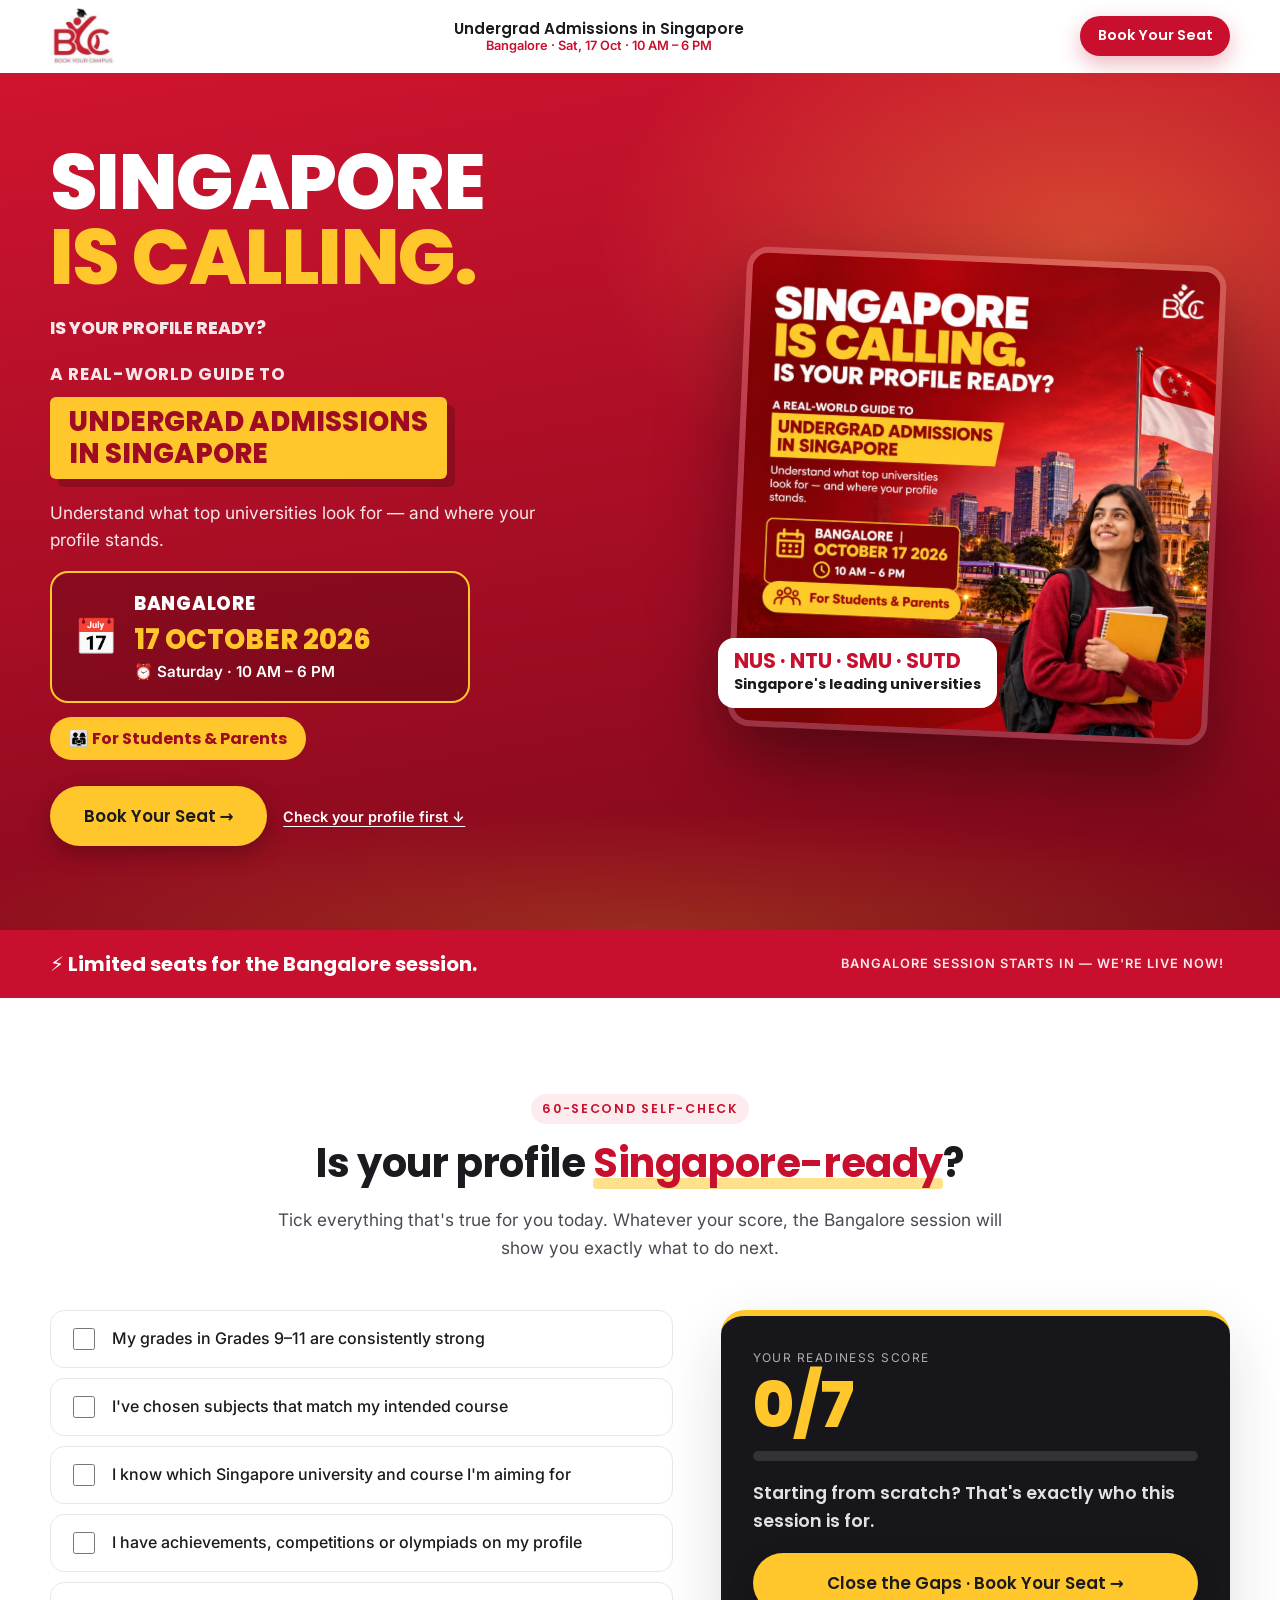
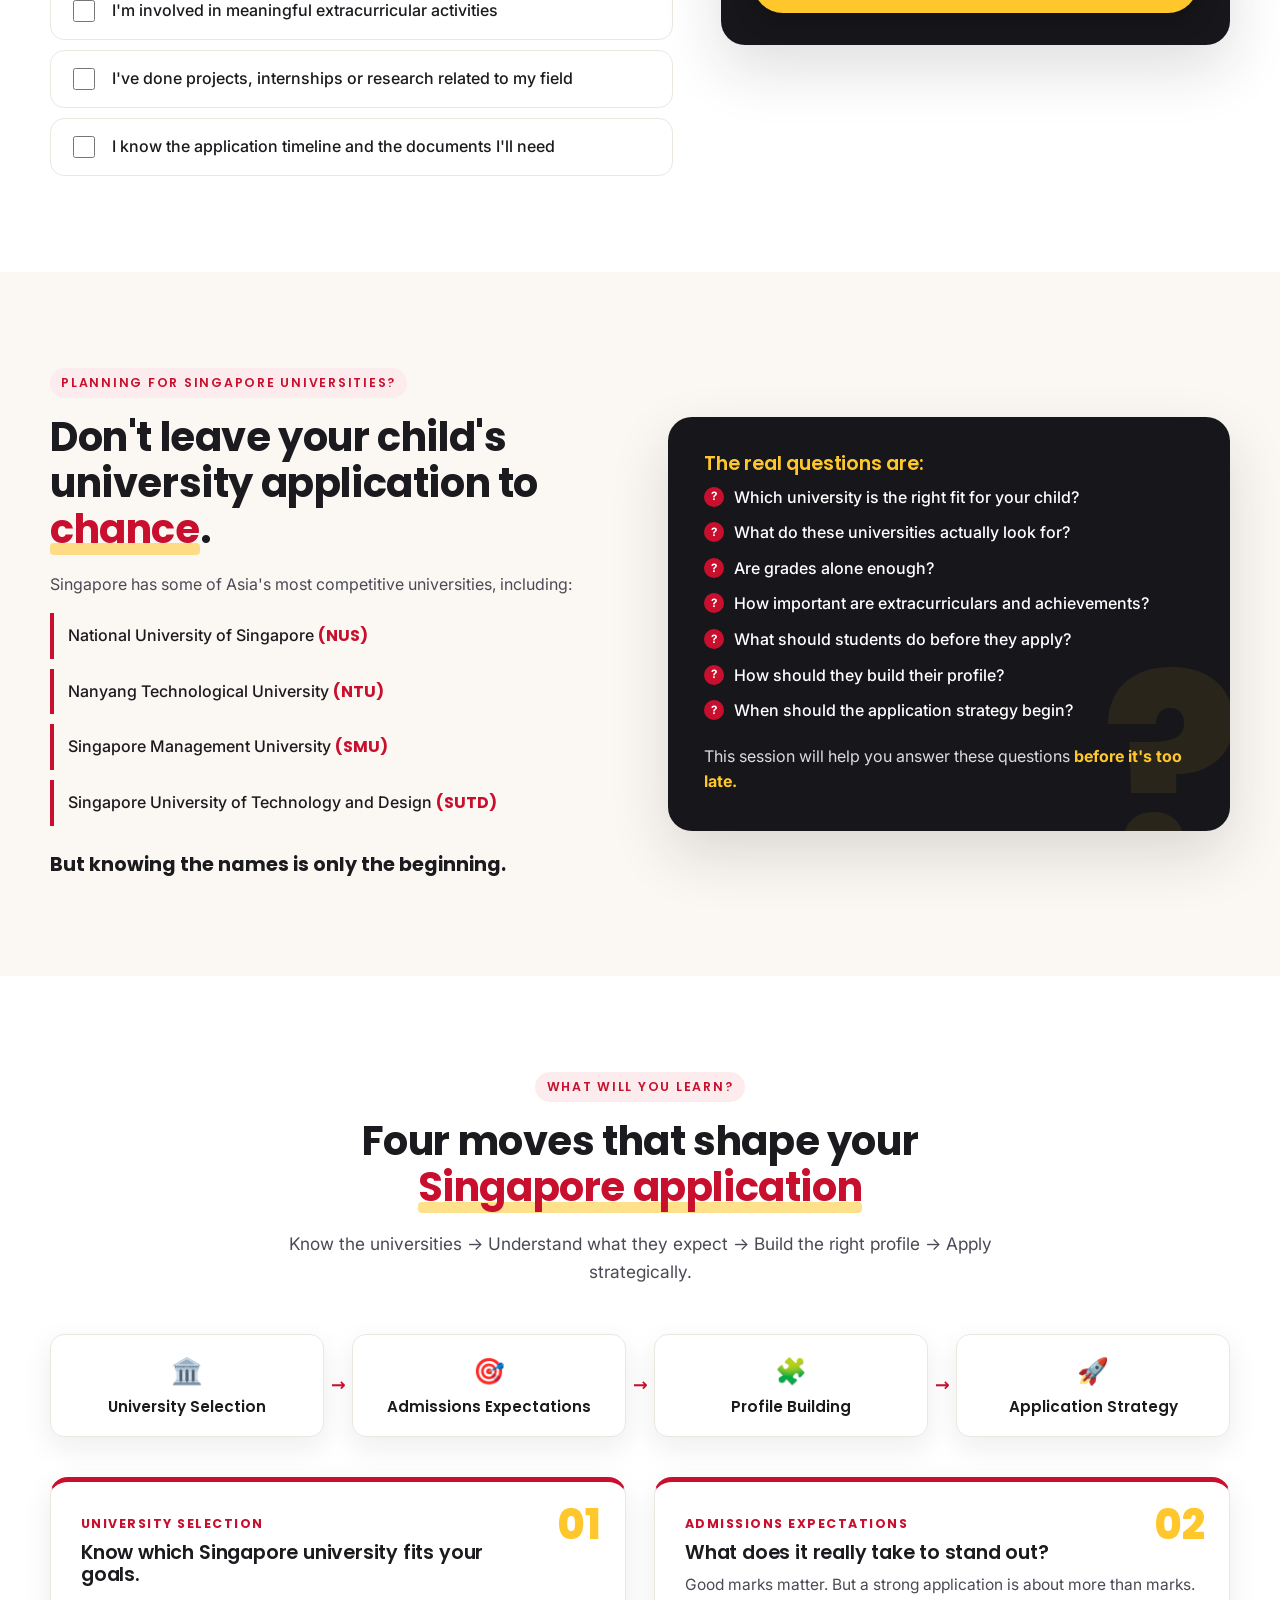
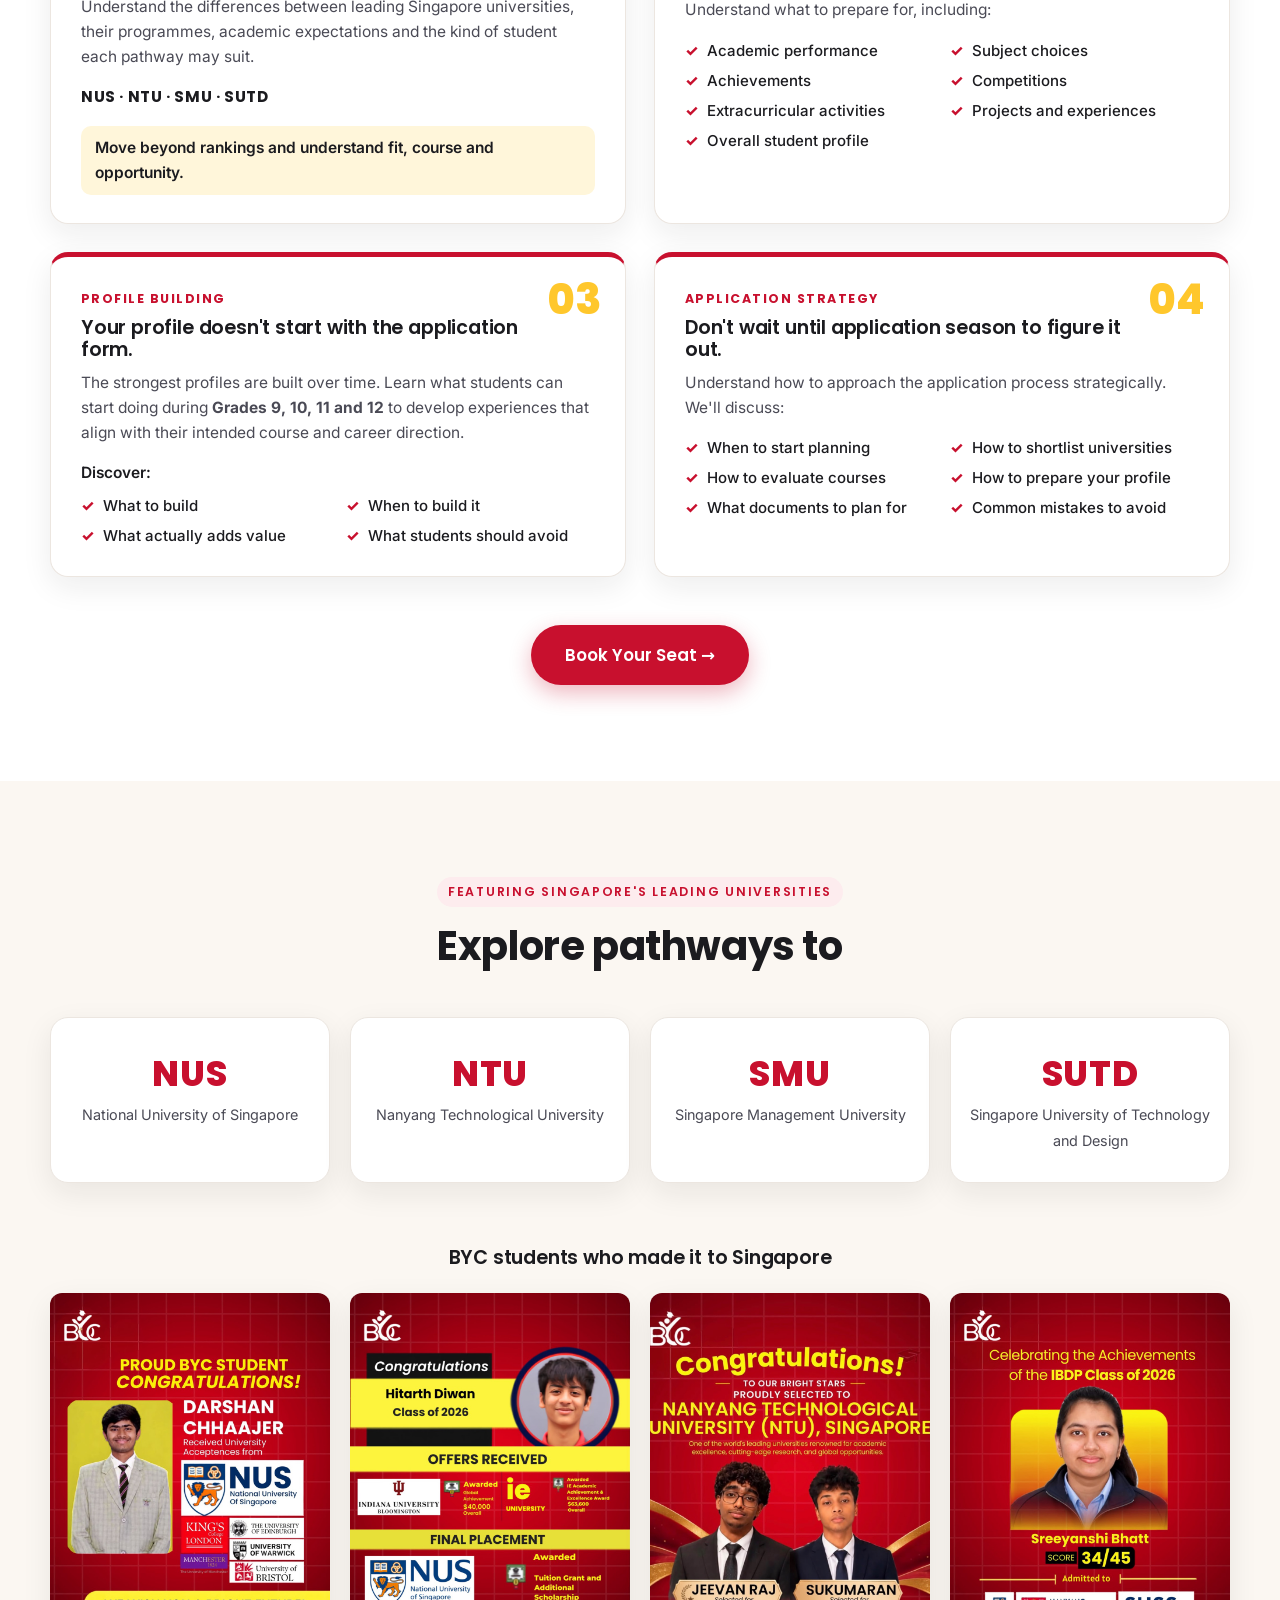
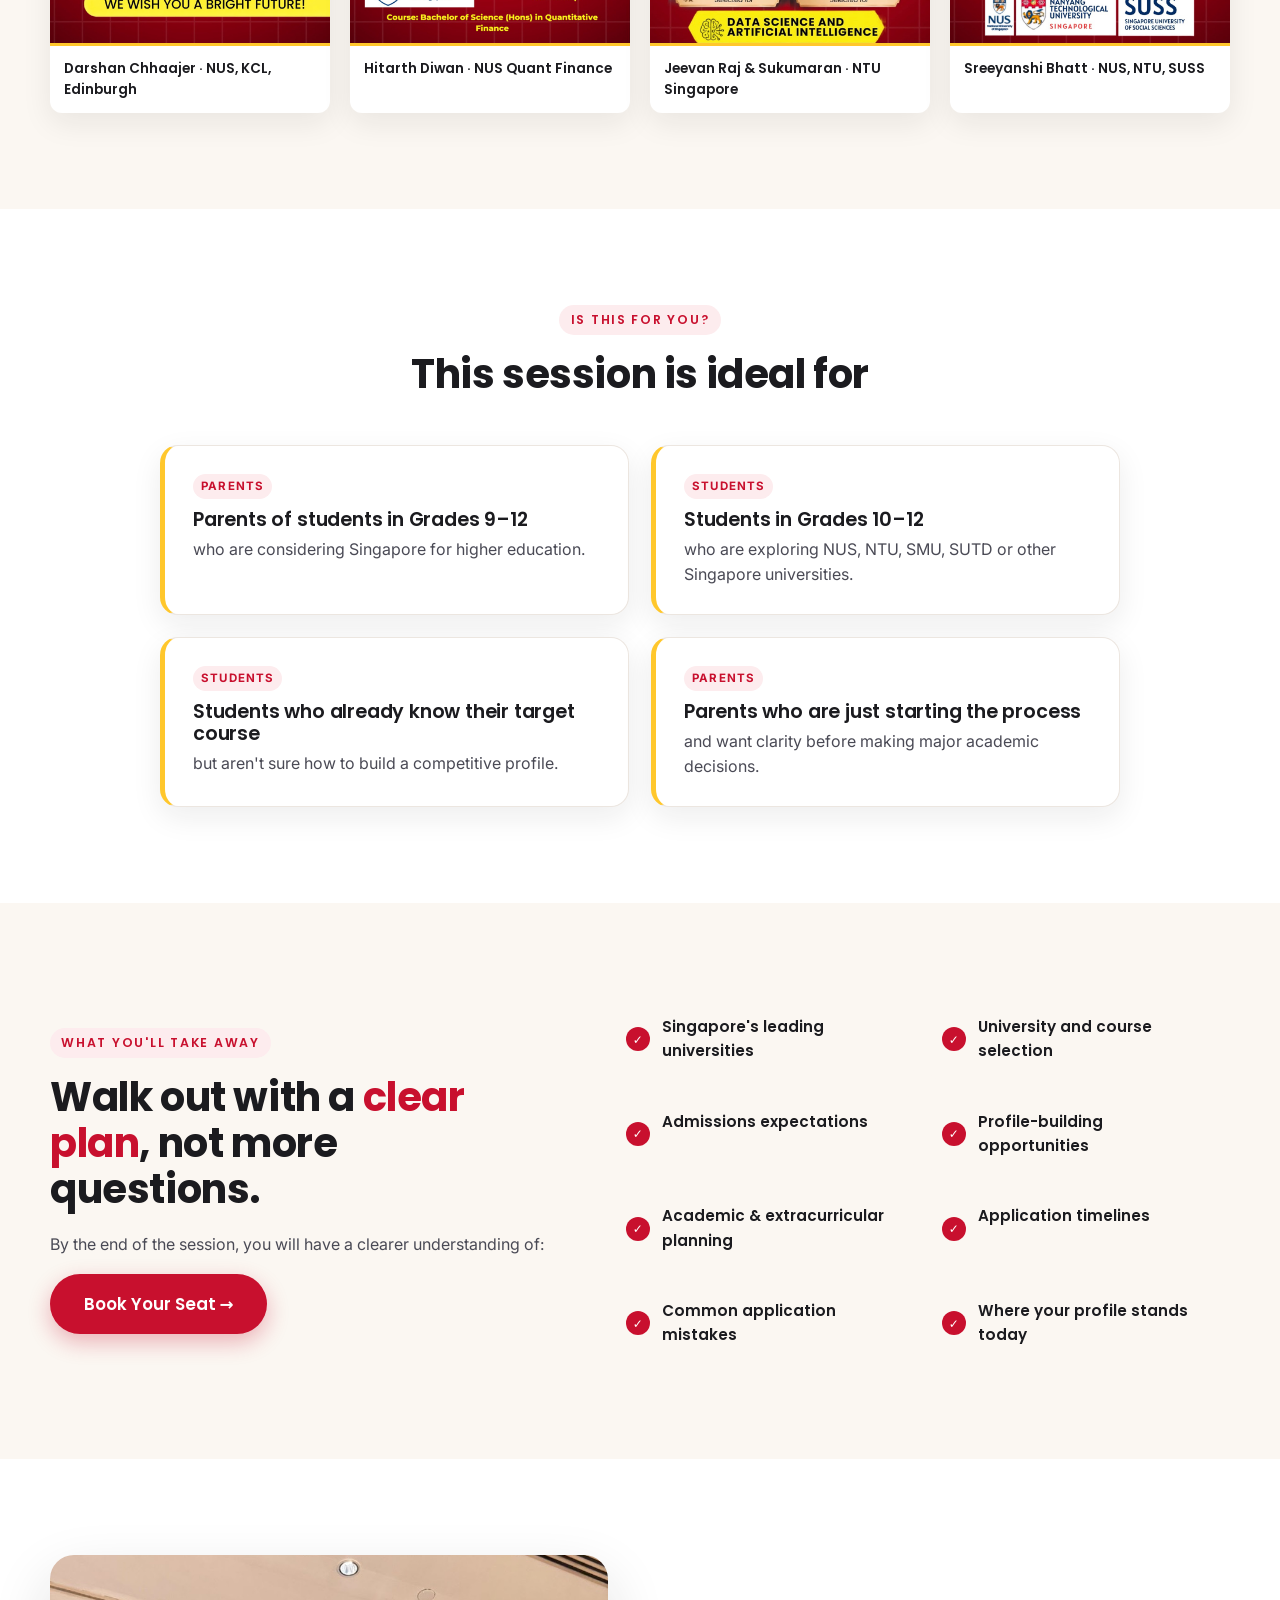
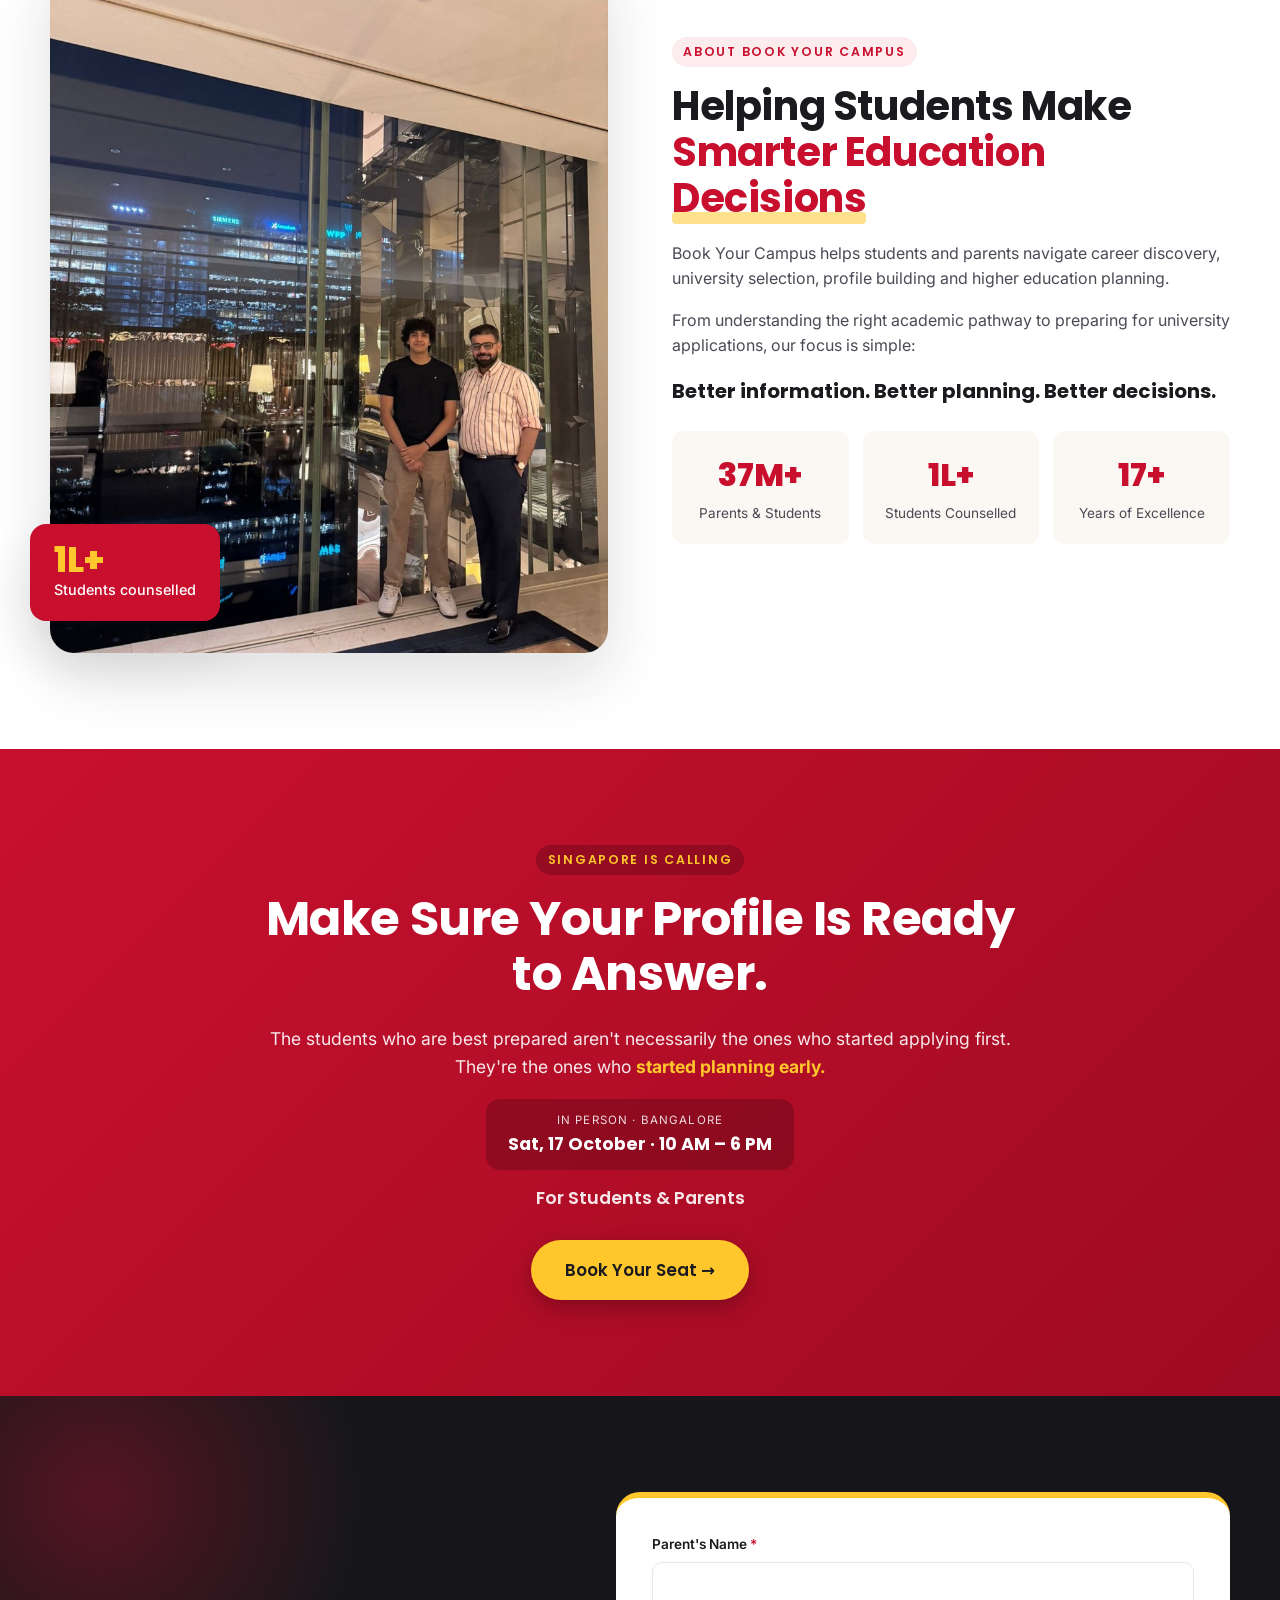
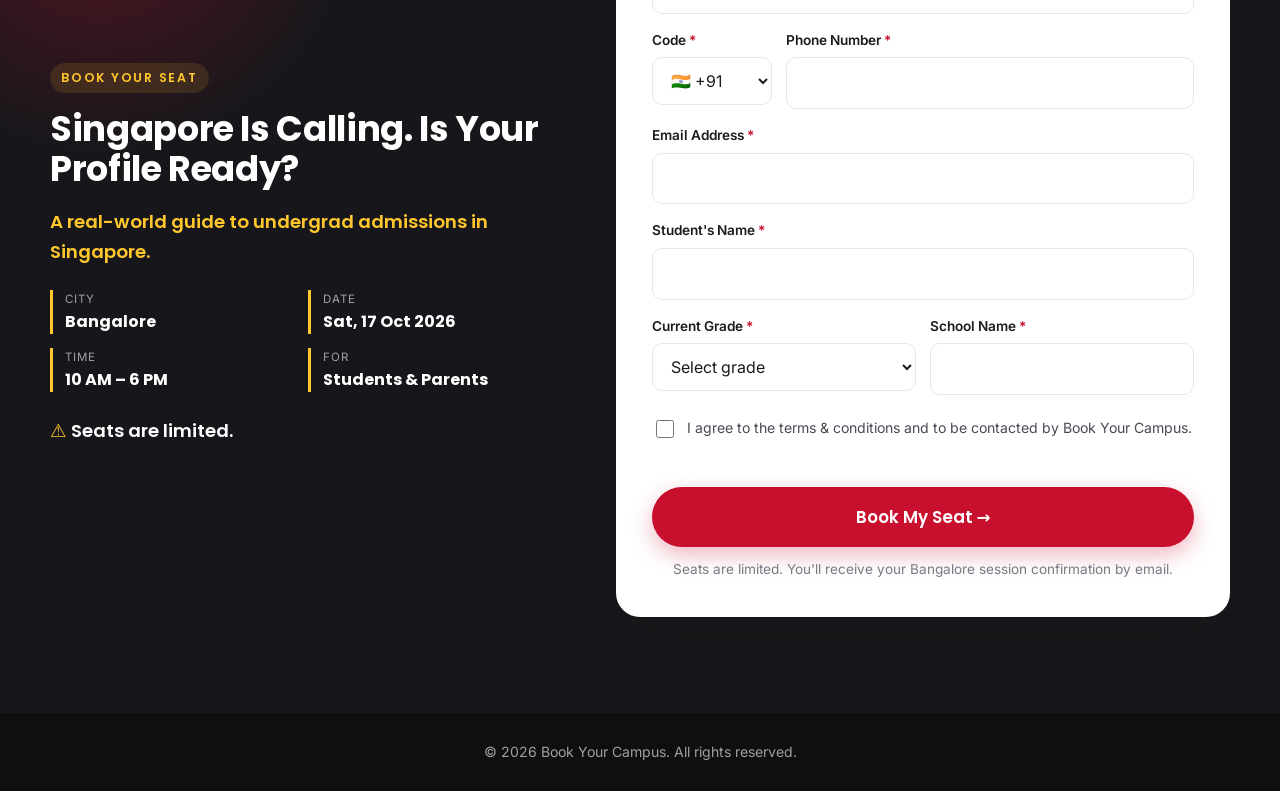
==== bangalore/index.html @ 2d976d73 "Add Bangalore (17 Oct) Singapore admissions landing page Self-contained page in bangalore/ with its " ====
<!DOCTYPE html>
<html lang="en">
<head>
  <meta charset="UTF-8" />
  <meta name="viewport" content="width=device-width, initial-scale=1.0" />
  <title>Singapore Is Calling. Is Your Profile Ready? | Bangalore 17 Oct | Book Your Campus</title>
  <meta name="description" content="A real-world guide to undergrad admissions in Singapore. Understand what NUS, NTU, SMU and SUTD look for, and where your profile stands. In person in Bangalore on 17 October 2026, 10 AM – 6 PM, for students and parents." />
  <meta name="theme-color" content="#C8102E" />
  <meta property="og:title" content="Singapore Is Calling. Is Your Profile Ready? | Bangalore, 17 Oct 2026" />
  <meta property="og:description" content="A real-world guide to undergrad admissions in Singapore. For students & parents. 10 AM – 6 PM." />
  <meta property="og:image" content="assets/images/bangalore-session.jpg" />

  <link rel="preconnect" href="https://fonts.googleapis.com" />
  <link rel="preconnect" href="https://fonts.gstatic.com" crossorigin />
  <link href="https://fonts.googleapis.com/css2?family=Poppins:wght@500;600;700;800&family=Inter:wght@400;500;600&display=swap" rel="stylesheet" />
  <link rel="stylesheet" href="css/style.css" />
  <link rel="stylesheet" href="css/city.css" />
</head>
<body data-city="Bangalore" data-when="Saturday, 17 Oct 2026 (10 AM – 6 PM)" data-start="2026-10-17T10:00:00+05:30">

  <!-- ============ HEADER ============ -->
  <header class="site-header" id="top">
    <div class="container header-inner">
      <a href="#top" class="logo" aria-label="Book Your Campus home">
        <img src="assets/images/byc-logo.png" alt="Book Your Campus" width="284" height="255" />
      </a>
      <div class="header-meta">
        <span class="header-title">Undergrad Admissions in Singapore</span>
        <span class="header-date">Bangalore · Sat, 17 Oct · 10 AM – 6 PM</span>
      </div>
      <a href="#register" class="btn btn-primary btn-sm">Book Your Seat</a>
    </div>
  </header>

  <main>

    <!-- ============ 1. HERO ============ -->
    <section class="hero-bl">
      <div class="container bl-grid">
        <div class="reveal">
          <h1 class="bl-title"><span>Singapore</span><span class="yl">Is Calling.</span></h1>
          <p class="bl-q">Is your profile ready?</p>
          <p class="bl-guide">A real-world guide to</p>
          <span class="bl-banner">Undergrad Admissions<br />in Singapore</span>
          <p>Understand what top universities look for — and where your profile stands.</p>

          <div class="event-card">
            <span class="ec-ic" aria-hidden="true">📅</span>
            <span class="ec-city">Bangalore</span>
            <span class="ec-date">17 October 2026</span>
            <span class="ec-time">⏰ Saturday · 10 AM – 6 PM</span>
          </div>
          <span class="aud-pill">👨‍👩‍👧 For Students &amp; Parents</span>

          <div class="hero-cta">
            <a href="#register" class="btn btn-yellow btn-lg">Book Your Seat →</a>
            <a href="#ready" class="seats-note">Check your profile first ↓</a>
          </div>
        </div>

        <div class="bl-poster reveal">
          <img src="assets/images/bangalore-session.jpg" alt="Singapore is calling. Is your profile ready? Undergrad admissions in Singapore. Bangalore, 17 October 2026, 10 AM – 6 PM" width="1080" height="1080" />
          <div class="bl-sticker"><strong>NUS · NTU · SMU · SUTD</strong>Singapore's leading universities</div>
        </div>
      </div>
    </section>

    <!-- Urgency strip -->
    <div class="urgency-strip">
      <div class="container urgency-inner">
        <p class="urgency-line">⚡ Limited seats for the Bangalore session.</p>
        <div class="countdown" id="countdown" aria-live="polite">
          <span class="countdown-label">Bangalore session starts in</span>
          <div><span data-unit="days">00</span><small>Days</small></div>
          <div><span data-unit="hours">00</span><small>Hrs</small></div>
          <div><span data-unit="minutes">00</span><small>Min</small></div>
          <div><span data-unit="seconds">00</span><small>Sec</small></div>
        </div>
      </div>
    </div>

    <!-- ============ 2. PROFILE READINESS CHECK ============ -->
    <section class="section" id="ready">
      <div class="container">
        <div class="section-head reveal">
          <span class="eyebrow">60-Second Self-Check</span>
          <h2>Is your profile <span class="hl">Singapore-ready</span>?</h2>
          <p>Tick everything that's true for you today. Whatever your score, the Bangalore session will show you exactly what to do next.</p>
        </div>

        <div class="ready-grid">
          <ul class="ready-list reveal" id="readyCheck">
            <li><label><input type="checkbox" />My grades in Grades 9–11 are consistently strong</label></li>
            <li><label><input type="checkbox" />I've chosen subjects that match my intended course</label></li>
            <li><label><input type="checkbox" />I know which Singapore university and course I'm aiming for</label></li>
            <li><label><input type="checkbox" />I have achievements, competitions or olympiads on my profile</label></li>
            <li><label><input type="checkbox" />I'm involved in meaningful extracurricular activities</label></li>
            <li><label><input type="checkbox" />I've done projects, internships or research related to my field</label></li>
            <li><label><input type="checkbox" />I know the application timeline and the documents I'll need</label></li>
          </ul>

          <div class="ready-result reveal" aria-live="polite">
            <small>Your readiness score</small>
            <div class="ready-score" id="readyScore">0/7</div>
            <div class="ready-track"><span id="readyBar"></span></div>
            <p id="readyVerdict"></p>
            <a href="#register" class="btn btn-yellow btn-lg btn-block">Close the Gaps · Book Your Seat →</a>
          </div>
        </div>
      </div>
    </section>

    <!-- ============ 3. THE PROBLEM ============ -->
    <section class="section section-alt" id="problem">
      <div class="container problem-grid">
        <div class="problem-copy reveal">
          <span class="eyebrow">Planning for Singapore Universities?</span>
          <h2>Don't leave your child's university application to <span class="hl">chance</span>.</h2>
          <p>Singapore has some of Asia's most competitive universities, including:</p>
          <ul class="uni-chips">
            <li>National University of Singapore <b>(NUS)</b></li>
            <li>Nanyang Technological University <b>(NTU)</b></li>
            <li>Singapore Management University <b>(SMU)</b></li>
            <li>Singapore University of Technology and Design <b>(SUTD)</b></li>
          </ul>
          <p class="problem-kicker">But knowing the names is only the beginning.</p>
        </div>

        <div class="questions reveal">
          <h3>The real questions are:</h3>
          <ul>
            <li>Which university is the right fit for your child?</li>
            <li>What do these universities actually look for?</li>
            <li>Are grades alone enough?</li>
            <li>How important are extracurriculars and achievements?</li>
            <li>What should students do before they apply?</li>
            <li>How should they build their profile?</li>
            <li>When should the application strategy begin?</li>
          </ul>
          <p class="questions-foot">This session will help you answer these questions <strong>before it's too late.</strong></p>
        </div>
      </div>
    </section>

    <!-- ============ 4. FOUR-PART FRAMEWORK ============ -->
    <section class="section" id="learn">
      <div class="container">
        <div class="section-head reveal">
          <span class="eyebrow">What Will You Learn?</span>
          <h2>Four moves that shape your <span class="hl">Singapore application</span></h2>
          <p>Know the universities → Understand what they expect → Build the right profile → Apply strategically.</p>
        </div>

        <ol class="flow reveal" aria-label="The four-part framework">
          <li><span class="flow-ic">🏛️</span>University Selection</li>
          <li><span class="flow-ic">🎯</span>Admissions Expectations</li>
          <li><span class="flow-ic">🧩</span>Profile Building</li>
          <li><span class="flow-ic">🚀</span>Application Strategy</li>
        </ol>

        <div class="pillars">
          <article class="pillar reveal">
            <span class="pillar-num">01</span>
            <span class="pillar-tag">University Selection</span>
            <h3>Know which Singapore university fits your goals.</h3>
            <p>Understand the differences between leading Singapore universities, their programmes, academic expectations and the kind of student each pathway may suit.</p>
            <p class="pillar-unis">NUS · NTU · SMU · SUTD</p>
            <p class="pillar-note">Move beyond rankings and understand fit, course and opportunity.</p>
          </article>

          <article class="pillar reveal">
            <span class="pillar-num">02</span>
            <span class="pillar-tag">Admissions Expectations</span>
            <h3>What does it really take to stand out?</h3>
            <p>Good marks matter. But a strong application is about more than marks. Understand what to prepare for, including:</p>
            <ul class="tick-list">
              <li>Academic performance</li>
              <li>Subject choices</li>
              <li>Achievements</li>
              <li>Competitions</li>
              <li>Extracurricular activities</li>
              <li>Projects and experiences</li>
              <li>Overall student profile</li>
            </ul>
          </article>

          <article class="pillar reveal">
            <span class="pillar-num">03</span>
            <span class="pillar-tag">Profile Building</span>
            <h3>Your profile doesn't start with the application form.</h3>
            <p>The strongest profiles are built over time. Learn what students can start doing during <strong>Grades 9, 10, 11 and 12</strong> to develop experiences that align with their intended course and career direction.</p>
            <p class="pillar-sub">Discover:</p>
            <ul class="tick-list">
              <li>What to build</li>
              <li>When to build it</li>
              <li>What actually adds value</li>
              <li>What students should avoid</li>
            </ul>
          </article>

          <article class="pillar reveal">
            <span class="pillar-num">04</span>
            <span class="pillar-tag">Application Strategy</span>
            <h3>Don't wait until application season to figure it out.</h3>
            <p>Understand how to approach the application process strategically. We'll discuss:</p>
            <ul class="tick-list">
              <li>When to start planning</li>
              <li>How to shortlist universities</li>
              <li>How to evaluate courses</li>
              <li>How to prepare your profile</li>
              <li>What documents to plan for</li>
              <li>Common mistakes to avoid</li>
            </ul>
          </article>
        </div>

        <div class="center-cta reveal">
          <a href="#register" class="btn btn-primary btn-lg">Book Your Seat →</a>
        </div>
      </div>
    </section>

    <!-- ============ 5. UNIVERSITIES + ADMITS ============ -->
    <section class="section section-alt" id="universities">
      <div class="container">
        <div class="section-head reveal">
          <span class="eyebrow">Featuring Singapore's Leading Universities</span>
          <h2>Explore pathways to</h2>
        </div>

        <div class="unis">
          <div class="uni reveal"><strong>NUS</strong><span>National University of Singapore</span></div>
          <div class="uni reveal"><strong>NTU</strong><span>Nanyang Technological University</span></div>
          <div class="uni reveal"><strong>SMU</strong><span>Singapore Management University</span></div>
          <div class="uni reveal"><strong>SUTD</strong><span>Singapore University of Technology and Design</span></div>
        </div>

        <div class="admits reveal">
          <h3>BYC students who made it to Singapore</h3>
          <div class="wall" id="wall">
            <figure class="wall-item"><img src="assets/images/darshan-chhaajer.jpg" alt="Darshan Chhaajer – NUS, KCL, Edinburgh" loading="lazy" /><figcaption>Darshan Chhaajer · NUS, KCL, Edinburgh</figcaption></figure>
            <figure class="wall-item"><img src="assets/images/hitarth-diwan.jpg" alt="Hitarth Diwan – NUS Quantitative Finance" loading="lazy" /><figcaption>Hitarth Diwan · NUS Quant Finance</figcaption></figure>
            <figure class="wall-item"><img src="assets/images/ntu-selection.jpg" alt="Jeevan Raj and Sukumaran – NTU Singapore" loading="lazy" /><figcaption>Jeevan Raj &amp; Sukumaran · NTU Singapore</figcaption></figure>
            <figure class="wall-item"><img src="assets/images/sreeyanshi-bhatt.jpg" alt="Sreeyanshi Bhatt – NUS, NTU, SUSS" loading="lazy" /><figcaption>Sreeyanshi Bhatt · NUS, NTU, SUSS</figcaption></figure>
          </div>
        </div>
      </div>
    </section>

    <!-- ============ 6. WHO SHOULD ATTEND ============ -->
    <section class="section" id="audience">
      <div class="container">
        <div class="section-head reveal">
          <span class="eyebrow">Is This For You?</span>
          <h2>This session is ideal for</h2>
        </div>
        <div class="audience">
          <article class="aud reveal">
            <span class="aud-tag">Parents</span>
            <h3>Parents of students in Grades 9–12</h3>
            <p>who are considering Singapore for higher education.</p>
          </article>
          <article class="aud reveal">
            <span class="aud-tag">Students</span>
            <h3>Students in Grades 10–12</h3>
            <p>who are exploring NUS, NTU, SMU, SUTD or other Singapore universities.</p>
          </article>
          <article class="aud reveal">
            <span class="aud-tag">Students</span>
            <h3>Students who already know their target course</h3>
            <p>but aren't sure how to build a competitive profile.</p>
          </article>
          <article class="aud reveal">
            <span class="aud-tag">Parents</span>
            <h3>Parents who are just starting the process</h3>
            <p>and want clarity before making major academic decisions.</p>
          </article>
        </div>
      </div>
    </section>

    <!-- ============ 7. WHAT YOU'LL TAKE AWAY ============ -->
    <section class="section section-alt" id="takeaways">
      <div class="container takeaway-grid">
        <div class="reveal">
          <span class="eyebrow">What You'll Take Away</span>
          <h2>Walk out with a <span class="hl">clear plan</span>, not more questions.</h2>
          <p>By the end of the session, you will have a clearer understanding of:</p>
          <a href="#register" class="btn btn-primary btn-lg">Book Your Seat →</a>
        </div>
        <ul class="takeaways reveal">
          <li>Singapore's leading universities</li>
          <li>University and course selection</li>
          <li>Admissions expectations</li>
          <li>Profile-building opportunities</li>
          <li>Academic &amp; extracurricular planning</li>
          <li>Application timelines</li>
          <li>Common application mistakes</li>
          <li>Where your profile stands today</li>
        </ul>
      </div>
    </section>

    <!-- ============ 8. BYC CREDIBILITY ============ -->
    <section class="section" id="about">
      <div class="container about-grid">
        <div class="about-visual reveal">
          <img src="assets/images/mentor-student-3.jpg" alt="BYC counsellor with a student" loading="lazy" />
          <div class="about-overlay">
            <strong>1L+</strong>
            <span>Students counselled</span>
          </div>
        </div>
        <div class="about-copy reveal">
          <span class="eyebrow">About Book Your Campus</span>
          <h2>Helping Students Make <span class="hl">Smarter Education Decisions</span></h2>
          <p>Book Your Campus helps students and parents navigate career discovery, university selection, profile building and higher education planning.</p>
          <p>From understanding the right academic pathway to preparing for university applications, our focus is simple:</p>
          <p class="tagline">Better information. Better planning. Better decisions.</p>
          <div class="counters">
            <div><strong class="count" data-to="45" data-suffix="M+">0</strong><span>Parents &amp; Students</span></div>
            <div><strong class="count" data-to="1" data-suffix="L+">0</strong><span>Students Counselled</span></div>
            <div><strong class="count" data-to="20" data-suffix="+">0</strong><span>Years of Excellence</span></div>
          </div>
        </div>
      </div>
    </section>

    <!-- ============ 9. FINAL CTA ============ -->
    <section class="section final-cta">
      <div class="container final-cta-inner reveal">
        <span class="eyebrow eyebrow-light">Singapore Is Calling</span>
        <h2>Make Sure Your Profile Is Ready to Answer.</h2>
        <p>The students who are best prepared aren't necessarily the ones who started applying first.<br />They're the ones who <strong>started planning early.</strong></p>
        <div class="final-events">
          <div><small>In Person · Bangalore</small><strong>Sat, 17 October · 10 AM – 6 PM</strong></div>
        </div>
        <p class="final-when">For Students &amp; Parents</p>
        <a href="#register" class="btn btn-yellow btn-lg">Book Your Seat →</a>
      </div>
    </section>

    <!-- ============ 10. REGISTRATION FORM ============ -->
    <section class="section section-dark" id="register">
      <div class="container form-grid">
        <div class="form-intro reveal">
          <span class="eyebrow eyebrow-light">Book Your Seat</span>
          <h2>Singapore Is Calling. Is Your Profile Ready?</h2>
          <p>A real-world guide to undergrad admissions in Singapore.</p>
          <!-- TODO: add the Bangalore venue name/address once confirmed -->
          <ul class="form-details form-details-1">
            <li><small>City</small><strong>Bangalore</strong></li>
            <li><small>Date</small><strong>Sat, 17 Oct 2026</strong></li>
            <li><small>Time</small><strong>10 AM – 6 PM</strong></li>
            <li><small>For</small><strong>Students &amp; Parents</strong></li>
          </ul>
          <p class="form-warn">Seats are limited.</p>
        </div>

        <form class="reg-form reveal" id="regForm" novalidate>
          <div class="field">
            <label for="parentName">Parent's Name <em>*</em></label>
            <input id="parentName" name="parentName" type="text" autocomplete="name" required />
          </div>

          <div class="field-row">
            <div class="field field-code">
              <label for="countryCode">Code <em>*</em></label>
              <select id="countryCode" name="countryCode" required>
                <option value="+91" selected>🇮🇳 +91</option>
                <option value="+65">🇸🇬 +65</option>
                <option value="+971">🇦🇪 +971</option>
                <option value="+1">🇺🇸 +1</option>
                <option value="+44">🇬🇧 +44</option>
              </select>
            </div>
            <div class="field">
              <label for="phone">Phone Number <em>*</em></label>
              <input id="phone" name="phone" type="tel" inputmode="numeric" autocomplete="tel-national" required />
            </div>
          </div>

          <div class="field">
            <label for="email">Email Address <em>*</em></label>
            <input id="email" name="email" type="email" autocomplete="email" required />
          </div>

          <div class="field">
            <label for="studentName">Student's Name <em>*</em></label>
            <input id="studentName" name="studentName" type="text" required />
          </div>

          <div class="field-row">
            <div class="field">
              <label for="grade">Current Grade <em>*</em></label>
              <select id="grade" name="grade" required>
                <option value="" selected disabled>Select grade</option>
                <option>8</option><option>9</option><option>10</option>
                <option>11</option><option>12</option><option>Other</option>
              </select>
            </div>
            <div class="field">
              <label for="school">School Name <em>*</em></label>
              <input id="school" name="school" type="text" required />
            </div>
          </div>

          <label class="terms">
            <input type="checkbox" id="terms" name="terms" />
            <span>I agree to the terms &amp; conditions and to be contacted by Book Your Campus.</span>
          </label>

          <p class="form-msg" id="formMsg" role="alert"></p>

          <button type="submit" class="btn btn-primary btn-lg btn-block" id="submitBtn">Book My Seat →</button>
          <p class="form-note">Seats are limited. You'll receive your Bangalore session confirmation by email.</p>
        </form>
      </div>
    </section>

  </main>

  <footer class="site-footer">
    <div class="container footer-inner">
      <p>© 2026 Book Your Campus. All rights reserved.</p>
    </div>
  </footer>

  <a href="#register" class="sticky-cta" id="stickyCta">Book Your Seat · Bangalore, 17 Oct</a>

  <div class="popup" id="popup" role="dialog" aria-modal="true" aria-labelledby="popupTitle" aria-hidden="true">
    <div class="popup-box">
      <button class="popup-close" type="button" aria-label="Close">&times;</button>
      <div class="popup-head">
        <span class="eyebrow">⚡ Seats are limited</span>
        <h3 id="popupTitle">Singapore Is Calling. <span class="hl">Is Your Profile Ready?</span></h3>
        <p>Book your seat for the Bangalore session:</p>
        <div class="popup-events">
          <span>📍 Bangalore · Sat, 17 Oct · 10 AM – 6 PM</span>
        </div>
      </div>
      <div class="popup-slot"></div>
    </div>
  </div>

  <div class="lightbox" id="lightbox" aria-hidden="true">
    <button class="lb-close" aria-label="Close">&times;</button>
    <button class="lb-nav lb-prev" aria-label="Previous">&#8249;</button>
    <img src="" alt="" id="lbImg" />
    <button class="lb-nav lb-next" aria-label="Next">&#8250;</button>
  </div>

  <script src="js/city.js"></script>
</body>
</html>
---- bangalore/css/style.css ----
/* =========================================================
   BYC – Book Your Campus | Top Singapore Universities Webinar
   Brand: BYC red + yellow accents on a light background
   ========================================================= */

:root {
  --red: #C8102E;
  --red-dark: #9E0B22;
  --red-soft: #FDECEE;
  --yellow: #FFC72C;
  --yellow-soft: #FFF6DA;
  --ink: #1B1B1F;
  --ink-2: #4A4A55;
  --muted: #7A7A85;
  --line: #ECE6E0;
  --bg: #FFFFFF;
  --bg-alt: #FBF7F2;
  --dark: #17171B;

  --radius: 18px;
  --radius-sm: 12px;
  --shadow: 0 10px 30px rgba(27, 27, 31, .08);
  --shadow-lg: 0 24px 60px rgba(27, 27, 31, .14);

  --font-head: "Poppins", system-ui, sans-serif;
  --font-body: "Inter", system-ui, sans-serif;
}

*, *::before, *::after { box-sizing: border-box; }
html { scroll-behavior: smooth; scroll-padding-top: 80px; }
body {
  margin: 0;
  font-family: var(--font-body);
  color: var(--ink);
  background: var(--bg);
  line-height: 1.6;
  -webkit-font-smoothing: antialiased;
  overflow-x: hidden;
}
img { max-width: 100%; display: block; }
a { color: inherit; text-decoration: none; }
h1, h2, h3 { font-family: var(--font-head); line-height: 1.15; margin: 0 0 .5em; letter-spacing: -.01em; }
h1 { font-size: clamp(2rem, 4.4vw, 3.3rem); font-weight: 800; }
h2 { font-size: clamp(1.6rem, 3.4vw, 2.5rem); font-weight: 700; }
h3 { font-size: 1.2rem; font-weight: 600; }
p { margin: 0 0 1em; color: var(--ink-2); }

.container { width: min(1180px, 100% - 32px); margin-inline: auto; }

.hl { color: var(--red); position: relative; z-index: 0; }
.hl::after {
  content: ""; position: absolute; left: 0; right: 0; bottom: .05em;
  height: .28em; background: var(--yellow); opacity: .55; z-index: -1; border-radius: 4px;
}

.eyebrow {
  display: inline-block; font-family: var(--font-head); font-weight: 600;
  font-size: .78rem; letter-spacing: .14em; text-transform: uppercase;
  color: var(--red); background: var(--red-soft);
  padding: .4em .9em; border-radius: 999px; margin-bottom: 1rem;
}
.eyebrow-light { color: var(--yellow); background: rgba(255, 199, 44, .12); }

/* ---------- Buttons ---------- */
.btn {
  display: inline-flex; align-items: center; justify-content: center; gap: .5em;
  font-family: var(--font-head); font-weight: 600; border: 0; cursor: pointer;
  border-radius: 999px; transition: transform .2s, box-shadow .2s, background .2s, color .2s;
}
.btn-primary { background: var(--red); color: #fff; box-shadow: 0 8px 22px rgba(200, 16, 46, .3); }
.btn-primary:hover { background: var(--red-dark); transform: translateY(-2px); box-shadow: 0 12px 28px rgba(200, 16, 46, .38); }
.btn-yellow { background: var(--yellow); color: var(--ink); box-shadow: 0 8px 22px rgba(0, 0, 0, .25); }
.btn-yellow:hover { background: #fff; transform: translateY(-2px); }
.btn-outline { background: transparent; color: var(--red); box-shadow: inset 0 0 0 2px var(--red); }
.btn-outline:hover { background: var(--red); color: #fff; }
.btn-sm { padding: .6em 1.2em; font-size: .9rem; }
.btn-lg { padding: 1em 2em; font-size: 1.05rem; }
.btn-block { width: 100%; }
.btn[disabled] { opacity: .7; cursor: wait; transform: none; }

/* ---------- Header ---------- */
.site-header {
  position: sticky; top: 0; z-index: 50;
  background: rgba(255, 255, 255, .9); backdrop-filter: blur(10px);
  border-bottom: 1px solid transparent; transition: border-color .3s, box-shadow .3s;
}
.site-header.scrolled { border-color: var(--line); box-shadow: 0 4px 20px rgba(0,0,0,.05); }
.header-inner { display: flex; align-items: center; justify-content: space-between; gap: 1rem; height: 72px; }

.logo { display: flex; align-items: center; }
/* Logo artwork has a white background; multiply blends it into the light header */
.logo img { height: 60px; width: auto; mix-blend-mode: multiply; }

.header-meta { display: flex; flex-direction: column; align-items: center; line-height: 1.25; }
.header-title { font-family: var(--font-head); font-weight: 600; font-size: .95rem; }
.header-date { font-size: .8rem; color: var(--red); font-weight: 600; }

/* ---------- 1. Hero ---------- */
.hero {
  position: relative; padding: 64px 0 72px; overflow: hidden;
  background:
    radial-gradient(600px 400px at 90% 10%, var(--yellow-soft), transparent 70%),
    radial-gradient(500px 400px at 0% 100%, var(--red-soft), transparent 70%),
    var(--bg);
}
.hero-grid { display: grid; grid-template-columns: 1.15fr .85fr; gap: 56px; align-items: center; }
.hero-sub { font-family: var(--font-head); font-weight: 700; font-size: clamp(1.15rem, 2vw, 1.45rem); color: var(--ink); margin-bottom: .9em; }
.lead { font-size: 1.06rem; max-width: 36em; }

.event-options { display: grid; grid-template-columns: 1fr 1fr; gap: 12px; margin: 24px 0 28px; max-width: 560px; }
.event-opt {
  display: flex; flex-direction: column; gap: 2px; background: #fff; border: 1.5px solid var(--line);
  border-radius: var(--radius-sm); padding: 14px 18px; box-shadow: var(--shadow); transition: border-color .2s, transform .2s;
}
.event-opt:hover { border-color: var(--red); transform: translateY(-2px); }
.event-opt-tag { font-size: .72rem; font-weight: 700; letter-spacing: .08em; text-transform: uppercase; color: var(--red); }
.event-opt strong { font-family: var(--font-head); font-size: 1.05rem; }
.event-opt span:last-child { font-size: .85rem; color: var(--ink-2); }
.event-opt-hyd { border-color: var(--yellow); background: var(--yellow-soft); }

.hero-cta { display: flex; align-items: center; flex-wrap: wrap; gap: 16px; }
.seats-note { font-size: .9rem; font-weight: 600; color: var(--red); }

.hero-visual { position: relative; min-height: 540px; }
.hero-visual::before {
  content: ""; position: absolute; width: 140px; height: 140px; border-radius: 50%;
  border: 14px solid var(--yellow); right: -30px; top: -20px; opacity: .9;
}
.hero-photo {
  position: absolute; right: 0; top: 0; width: 82%; height: 460px;
  border-radius: 24px; overflow: hidden; box-shadow: var(--shadow-lg); border: 6px solid #fff;
}
.hero-photo img { width: 100%; height: 100%; object-fit: cover; object-position: 50% 35%; }

.path-card {
  position: absolute; left: 0; bottom: 0; width: 270px;
  background: var(--dark); color: #fff; border-radius: 20px; padding: 20px 22px;
  box-shadow: var(--shadow-lg); border-top: 5px solid var(--red);
}
.path-title { display: block; font-family: var(--font-head); font-size: .72rem; letter-spacing: .14em; text-transform: uppercase; color: var(--yellow); margin-bottom: 10px; }
.path-steps { list-style: none; margin: 0; padding: 0; display: grid; gap: 10px; }
.path-steps li { display: flex; align-items: center; gap: 10px; font-family: var(--font-head); font-weight: 600; font-size: .92rem; }
.path-steps span {
  flex: 0 0 26px; height: 26px; border-radius: 50%; background: var(--red); color: #fff;
  display: grid; place-items: center; font-size: .8rem; font-weight: 700;
}

.hero-badge {
  position: absolute; right: -10px; bottom: 60px; background: var(--yellow); color: var(--ink);
  padding: 14px 18px; border-radius: 16px; box-shadow: var(--shadow-lg); max-width: 220px;
  animation: float 4s ease-in-out infinite;
}
.hero-badge strong { display: block; font-family: var(--font-head); font-size: 1.05rem; font-weight: 800; color: var(--red-dark); }
.hero-badge span { font-size: .8rem; font-weight: 600; }
@keyframes float { 50% { transform: translateY(-10px); } }

/* Urgency strip + countdown */
.urgency-strip { background: var(--red); color: #fff; padding: 18px 0; }
.urgency-inner { display: flex; align-items: center; justify-content: space-between; gap: 20px; flex-wrap: wrap; }
.urgency-line { margin: 0; color: #fff; font-family: var(--font-head); font-weight: 700; font-size: clamp(1rem, 2vw, 1.25rem); }

.countdown { display: flex; align-items: center; gap: 8px; }
.countdown-label { font-size: .8rem; font-weight: 600; text-transform: uppercase; letter-spacing: .08em; margin-right: 6px; opacity: .9; }
.countdown div { min-width: 58px; text-align: center; background: rgba(0,0,0,.25); border-radius: 10px; padding: 6px 4px; }
.countdown div span { display: block; font-family: var(--font-head); font-weight: 700; font-size: 1.35rem; line-height: 1.1; color: var(--yellow); }
.countdown small { font-size: .65rem; letter-spacing: .08em; text-transform: uppercase; opacity: .85; }
.countdown.ended div { display: none; }
.countdown.ended .countdown-label::after { content: " — we're live now!"; }

/* ---------- Sections ---------- */
.section { padding: 96px 0; }
.section-alt { background: var(--bg-alt); }
.section-head { text-align: center; max-width: 760px; margin: 0 auto 48px; }
.section-head p { font-size: 1.08rem; }
.center-cta { text-align: center; margin-top: 48px; }

/* ---------- 2. Problem ---------- */
.problem-grid { display: grid; grid-template-columns: 1fr 1fr; gap: 56px; align-items: center; }
.uni-chips { list-style: none; padding: 0; margin: 0 0 24px; display: grid; gap: 10px; }
.uni-chips li {
  background: var(--bg-alt); border-left: 4px solid var(--red); border-radius: 0 10px 10px 0;
  padding: 10px 14px; font-weight: 500;
}
.uni-chips b { color: var(--red); font-family: var(--font-head); }
.problem-kicker { font-family: var(--font-head); font-weight: 700; font-size: 1.2rem; color: var(--ink); margin: 0; }

.questions {
  background: var(--dark); color: #fff; border-radius: 24px; padding: 36px;
  box-shadow: var(--shadow-lg); position: relative; overflow: hidden;
}
.questions::after {
  content: "?"; position: absolute; right: -10px; bottom: -70px; font-family: var(--font-head);
  font-weight: 800; font-size: 16rem; line-height: 1; color: rgba(255, 199, 44, .08); pointer-events: none;
}
.questions h3 { color: var(--yellow); }
.questions ul { list-style: none; padding: 0; margin: 0 0 20px; display: grid; gap: 10px; position: relative; z-index: 1; }
.questions li { position: relative; padding-left: 30px; font-weight: 500; }
.questions li::before {
  content: "?"; position: absolute; left: 0; top: 2px; width: 20px; height: 20px; border-radius: 50%;
  background: var(--red); color: #fff; font-size: .72rem; font-weight: 700; display: grid; place-items: center;
}
.questions-foot { margin: 0; color: rgba(255,255,255,.85); position: relative; z-index: 1; }
.questions-foot strong { color: var(--yellow); }

/* ---------- 3. Framework ---------- */
.flow {
  list-style: none; padding: 0; margin: 0 0 40px;
  display: grid; grid-template-columns: repeat(4, 1fr); gap: 28px;
}
.flow li {
  position: relative; background: #fff; border: 1px solid var(--line); border-radius: 14px;
  padding: 16px 14px; text-align: center; font-family: var(--font-head); font-weight: 600; font-size: .95rem;
  box-shadow: var(--shadow);
}
.flow li + li::before {
  content: "→"; position: absolute; left: -22px; top: 50%; transform: translateY(-50%);
  color: var(--red); font-weight: 800; font-size: 1.1rem;
}
.flow-ic { display: block; font-size: 1.6rem; margin-bottom: 4px; }

.pillars { display: grid; grid-template-columns: repeat(2, 1fr); gap: 28px; }
.pillar {
  position: relative; background: #fff; border: 1px solid var(--line); border-radius: var(--radius);
  padding: 32px 30px 28px; box-shadow: var(--shadow); border-top: 5px solid var(--red);
  transition: transform .3s, box-shadow .3s;
}
.pillar:hover { transform: translateY(-4px); box-shadow: var(--shadow-lg); }
.pillar-num {
  position: absolute; top: 22px; right: 24px; font-family: var(--font-head); font-weight: 800;
  font-size: 2.6rem; line-height: 1; color: var(--yellow);
}
.pillar-tag { display: block; font-family: var(--font-head); font-weight: 700; font-size: .78rem; letter-spacing: .12em; text-transform: uppercase; color: var(--red); margin-bottom: 8px; }
.pillar h3 { padding-right: 60px; }
.pillar p { font-size: .97rem; }
.pillar-unis { font-family: var(--font-head); font-weight: 700; color: var(--ink); letter-spacing: .04em; }
.pillar-note { margin: 0; padding: 10px 14px; background: var(--yellow-soft); border-radius: 10px; font-weight: 600; color: var(--ink); }
.pillar-sub { font-weight: 600; color: var(--ink); margin-bottom: .5em; }

.tick-list { list-style: none; padding: 0; margin: 0; display: grid; grid-template-columns: 1fr 1fr; gap: 6px 16px; }
.tick-list li { position: relative; padding-left: 22px; font-size: .94rem; font-weight: 500; }
.tick-list li::before { content: "✓"; position: absolute; left: 0; color: var(--red); font-weight: 800; }

/* ---------- 4. Universities ---------- */
.unis { display: grid; grid-template-columns: repeat(4, 1fr); gap: 20px; }
.uni {
  background: #fff; border: 1px solid var(--line); border-radius: var(--radius); padding: 28px 18px;
  text-align: center; box-shadow: var(--shadow); transition: transform .3s, border-color .3s;
}
.uni:hover { transform: translateY(-4px); border-color: var(--red); }
.uni strong { display: block; font-family: var(--font-head); font-weight: 800; font-size: 2.2rem; color: var(--red); letter-spacing: .02em; }
.uni span { font-size: .9rem; color: var(--ink-2); }

.admits { margin-top: 64px; }
.admits h3 { text-align: center; margin-bottom: 24px; }
.wall { display: grid; grid-template-columns: repeat(4, 1fr); gap: 20px; }
.wall-item {
  margin: 0; border-radius: var(--radius-sm); overflow: hidden;
  background: #fff; box-shadow: var(--shadow); cursor: zoom-in;
  transition: transform .3s, box-shadow .3s;
}
.wall-item:hover { transform: translateY(-4px); box-shadow: var(--shadow-lg); }
.wall-item img { width: 100%; aspect-ratio: 4 / 5; object-fit: cover; object-position: top; }
.wall-item figcaption {
  padding: 12px 14px; font-family: var(--font-head); font-weight: 600; font-size: .85rem;
  border-top: 3px solid var(--yellow);
}

/* ---------- Hyderabad in-person session ---------- */
.section-red { background: linear-gradient(160deg, var(--red) 0%, var(--red-dark) 100%); color: #fff; }
.section-red h2 { color: #fff; font-size: clamp(1.8rem, 4vw, 2.8rem); text-transform: uppercase; font-weight: 800; }
.section-red p { color: rgba(255,255,255,.88); }
.section-red .eyebrow-light { background: rgba(0,0,0,.2); }
.yl { color: var(--yellow); }
.hyd-grid { display: grid; grid-template-columns: 1.2fr .8fr; gap: 56px; align-items: center; }
.hyd-lead { font-size: 1.1rem; max-width: 34em; }
.hyd-understand {
  display: inline-block; background: var(--yellow); color: var(--ink) !important; font-family: var(--font-head);
  font-weight: 700; padding: .25em .9em; border-radius: 999px; margin: 8px 0 14px;
}
.hyd-points { display: grid; grid-template-columns: repeat(3, 1fr); gap: 12px; margin-bottom: 24px; }
.hyd-points div {
  display: flex; flex-direction: column; gap: 8px; font-family: var(--font-head); font-weight: 600; font-size: .95rem;
  border-left: 2px solid var(--yellow); padding-left: 14px;
}
.hyd-ic { display: grid; place-items: center; width: 44px; height: 44px; border-radius: 50%; background: var(--yellow); font-size: 1.2rem; }
.hyd-box {
  display: inline-flex; flex-direction: column; gap: 4px; border: 2px solid var(--yellow); border-radius: 16px;
  padding: 16px 22px; margin-bottom: 24px; font-weight: 600;
}
.hyd-box strong { font-family: var(--font-head); font-size: 1.5rem; font-weight: 800; text-transform: uppercase; color: var(--yellow); line-height: 1.2; }
.hyd-note { margin: 18px 0 0; font-size: .92rem; }
.hyd-note a { color: var(--yellow); font-weight: 600; text-decoration: underline; }
.hyd-poster img { border-radius: 20px; box-shadow: 0 30px 70px rgba(0,0,0,.35); width: 100%; max-width: 380px; margin-inline: auto; border: 5px solid rgba(255,255,255,.15); }

/* ---------- 5. Parents ---------- */
.pain-lead { text-align: center; font-family: var(--font-head); font-weight: 600; color: var(--ink); }
.pains { display: grid; grid-template-columns: repeat(4, 1fr); gap: 22px; }
.pain {
  background: #fff; border: 1px solid var(--line); border-radius: var(--radius); padding: 28px 24px;
  box-shadow: var(--shadow);
}
.pain-ic {
  display: grid; place-items: center; width: 52px; height: 52px; border-radius: 14px;
  background: var(--red-soft); font-size: 1.5rem; margin-bottom: 14px;
}
.pain p { margin: 0; font-size: .95rem; }

/* Urgency band */
.section-dark { background: var(--dark); color: #fff; position: relative; overflow: hidden; }
.section-dark::before {
  content: ""; position: absolute; width: 520px; height: 520px; border-radius: 50%;
  background: radial-gradient(circle, rgba(200,16,46,.35), transparent 70%); left: -160px; top: -160px;
}
.section-dark h2 { color: #fff; }
.section-dark p { color: rgba(255,255,255,.78); }

.urgency-band-grid { display: grid; grid-template-columns: 1.1fr .9fr; gap: 56px; align-items: center; position: relative; }
.big-quote {
  margin: 0; font-family: var(--font-head); font-weight: 700; font-style: italic;
  font-size: clamp(1.4rem, 3vw, 2rem); color: var(--yellow); line-height: 1.25;
  border-left: 5px solid var(--red); padding-left: 20px;
}
.ladder { list-style: none; counter-reset: step; padding: 0; margin: 0; display: grid; gap: 12px; }
.ladder li {
  counter-increment: step; display: flex; align-items: center; gap: 14px;
  background: rgba(255,255,255,.06); border: 1px solid rgba(255,255,255,.1); border-radius: 14px;
  padding: 14px 18px; font-family: var(--font-head); font-weight: 600; font-size: 1.05rem;
}
.ladder li::before {
  content: counter(step); flex: 0 0 32px; height: 32px; border-radius: 50%;
  background: var(--yellow); color: var(--ink); display: grid; place-items: center; font-weight: 800;
}
.ladder li:last-child { background: var(--red); border-color: var(--red); }

/* ---------- 6. Takeaways ---------- */
.takeaway-grid { display: grid; grid-template-columns: .9fr 1.1fr; gap: 56px; align-items: center; }
.takeaways { list-style: none; padding: 0; margin: 0; display: grid; grid-template-columns: 1fr 1fr; gap: 14px; }
.takeaways li {
  position: relative; padding: 16px 16px 16px 50px; background: var(--bg-alt); border-radius: 14px;
  font-family: var(--font-head); font-weight: 600; font-size: .95rem;
}
.takeaways li::before {
  content: "✓"; position: absolute; left: 14px; top: 50%; transform: translateY(-50%);
  width: 24px; height: 24px; border-radius: 50%; background: var(--red); color: #fff;
  font-size: .75rem; display: grid; place-items: center; font-weight: 700;
}

/* ---------- 7. Audience ---------- */
.audience { display: grid; grid-template-columns: repeat(2, 1fr); gap: 22px; max-width: 960px; margin-inline: auto; }
.aud {
  background: #fff; border: 1px solid var(--line); border-radius: var(--radius); padding: 26px 28px;
  box-shadow: var(--shadow); border-left: 5px solid var(--yellow);
}
.aud-tag {
  display: inline-block; font-size: .72rem; font-weight: 700; letter-spacing: .1em; text-transform: uppercase;
  color: var(--red); background: var(--red-soft); padding: .3em .7em; border-radius: 999px; margin-bottom: 10px;
}
.aud h3 { margin-bottom: .3em; }
.aud p { margin: 0; }

/* ---------- 8. About ---------- */
.about-grid { display: grid; grid-template-columns: 1fr 1fr; gap: 64px; align-items: center; }
.about-visual { position: relative; }
.about-visual img { border-radius: 24px; aspect-ratio: 4 / 5; object-fit: cover; object-position: 50% 30%; width: 100%; box-shadow: var(--shadow-lg); }
.about-overlay {
  position: absolute; left: -20px; bottom: 32px; background: var(--red); color: #fff;
  padding: 18px 24px; border-radius: 16px; box-shadow: var(--shadow-lg);
}
.about-overlay strong { display: block; font-family: var(--font-head); font-size: 2.2rem; font-weight: 800; color: var(--yellow); line-height: 1; }
.about-overlay span { font-size: .9rem; font-weight: 500; }

.counters { display: grid; grid-template-columns: repeat(3, 1fr); gap: 14px; margin: 24px 0 28px; }
.counters div { text-align: center; padding: 18px 10px; border-radius: var(--radius-sm); background: var(--bg-alt); }
.counters strong { display: block; font-family: var(--font-head); font-weight: 800; font-size: 2rem; color: var(--red); }
.counters span { font-size: .85rem; color: var(--ink-2); }
.tagline { font-family: var(--font-head); font-weight: 700; font-size: 1.25rem; color: var(--ink); }

/* ---------- 9. Final CTA ---------- */
.final-cta { background: linear-gradient(135deg, var(--red) 0%, var(--red-dark) 100%); color: #fff; text-align: center; }
.final-cta-inner { max-width: 780px; }
.final-cta h2 { color: #fff; font-size: clamp(2rem, 4.4vw, 3rem); }
.final-cta p { color: rgba(255,255,255,.9); font-size: 1.1rem; }
.final-cta strong { color: var(--yellow); }
.final-cta .eyebrow-light { background: rgba(0,0,0,.2); }
.final-when { font-family: var(--font-head); font-weight: 600; margin-bottom: 28px; }
.final-events { display: flex; justify-content: center; flex-wrap: wrap; gap: 14px; margin: 8px 0 14px; }
.final-events div { background: rgba(0,0,0,.2); border-radius: 14px; padding: 12px 22px; }
.final-events small { display: block; font-size: .72rem; letter-spacing: .1em; text-transform: uppercase; opacity: .85; }
.final-events strong { font-family: var(--font-head); color: #fff; font-size: 1.1rem; }

/* ---------- 10. Form ---------- */
.form-grid { display: grid; grid-template-columns: .9fr 1.1fr; gap: 64px; align-items: center; position: relative; }
.form-intro h2 { font-size: clamp(1.5rem, 3vw, 2.2rem); }
.form-intro > p { font-family: var(--font-head); font-weight: 600; font-size: 1.15rem; color: var(--yellow); }
.form-details { list-style: none; padding: 0; margin: 24px 0; display: grid; grid-template-columns: 1fr 1fr; gap: 14px; }
.form-details li { border-left: 3px solid var(--yellow); padding-left: 12px; }
.form-details small { display: block; font-size: .72rem; text-transform: uppercase; letter-spacing: .08em; color: rgba(255,255,255,.6); }
.form-details strong { font-family: var(--font-head); }
.section-dark .form-warn { margin: 0; color: #fff; font-weight: 600; }
.form-warn::before { content: "⚠ "; color: var(--yellow); }

.reg-form { background: #fff; color: var(--ink); border-radius: 24px; padding: 36px; box-shadow: var(--shadow-lg); border-top: 6px solid var(--yellow); }
.attend-label { font-size: .85rem; font-weight: 600; margin: 0 0 6px; color: var(--ink) !important; }
.attend-label em { color: var(--red); font-style: normal; }
.attend-toggle { display: grid; grid-template-columns: repeat(3, 1fr); gap: 8px; margin-bottom: 20px; }
.attend-toggle input { position: absolute; opacity: 0; pointer-events: none; }
.attend-toggle span {
  display: flex; flex-direction: column; height: 100%; text-align: center; padding: 10px 6px; border-radius: 12px; cursor: pointer;
  border: 1.5px solid var(--line); transition: border-color .2s, background .2s, box-shadow .2s;
}
.attend-toggle b { font-family: var(--font-head); font-size: .92rem; }
.attend-toggle small { font-size: .75rem; color: var(--muted); }
.attend-toggle input:checked + span { border-color: var(--red); background: var(--red-soft); box-shadow: 0 0 0 1px var(--red); }
.attend-toggle input:checked + span b { color: var(--red); }
.attend-toggle input:focus-visible + span { outline: 2px solid var(--yellow); }

.field { margin-bottom: 16px; flex: 1; min-width: 0; }
.field-row { display: flex; gap: 14px; }
.field-code { flex: 0 0 120px; }
.field label { display: block; font-size: .85rem; font-weight: 600; margin-bottom: 6px; }
.field em { color: var(--red); font-style: normal; }
.field input, .field select {
  width: 100%; font: inherit; font-size: 1rem; padding: 12px 14px; border-radius: 10px;
  border: 1.5px solid var(--line); background: #fff; color: var(--ink); transition: border-color .2s, box-shadow .2s;
}
.field input:focus, .field select:focus { outline: none; border-color: var(--red); box-shadow: 0 0 0 4px var(--red-soft); }
.field.invalid input, .field.invalid select { border-color: var(--red); background: var(--red-soft); }

.terms { display: flex; gap: 10px; align-items: flex-start; font-size: .88rem; color: var(--ink-2); margin: 6px 0 14px; cursor: pointer; }
.terms input { margin-top: 3px; accent-color: var(--red); width: 18px; height: 18px; flex-shrink: 0; }
.form-msg { min-height: 1.4em; font-size: .9rem; font-weight: 600; margin: 0 0 12px; color: var(--red); }
.form-msg.ok { color: #1E8E3E; }
.section-dark .form-note { margin: 12px 0 0; text-align: center; font-size: .85rem; color: var(--muted); }

.form-success { text-align: center; padding: 30px 10px; }
.form-success .tick {
  width: 72px; height: 72px; border-radius: 50%; background: var(--yellow); margin: 0 auto 18px;
  display: grid; place-items: center; font-size: 2rem; color: var(--red-dark); font-weight: 800;
}
.section-dark .form-success p { color: var(--ink-2); }

/* Footer */
.site-footer { background: #0F0F12; color: rgba(255,255,255,.6); padding: 28px 0; font-size: .88rem; }
.footer-inner { text-align: center; }
.site-footer p { margin: 0; color: inherit; }

/* Sticky CTA (mobile) */
.sticky-cta {
  position: fixed; left: 16px; right: 16px; bottom: 16px; z-index: 60; display: none;
  background: var(--red); color: #fff; text-align: center; padding: 14px; border-radius: 999px;
  font-family: var(--font-head); font-weight: 600; box-shadow: 0 10px 30px rgba(200,16,46,.4);
  transform: translateY(120%); transition: transform .3s;
}
.sticky-cta.show { transform: none; }

/* Registration popup */
.popup {
  position: fixed; inset: 0; z-index: 90; background: rgba(10,10,12,.7); backdrop-filter: blur(3px);
  display: flex; align-items: center; justify-content: center; padding: 16px;
  opacity: 0; visibility: hidden; transition: opacity .25s, visibility .25s;
}
.popup.open { opacity: 1; visibility: visible; }
.popup-box {
  position: relative; width: min(560px, 100%); max-height: calc(100vh - 32px); overflow-y: auto;
  background: #fff; border-radius: 24px; border-top: 6px solid var(--red); box-shadow: 0 30px 80px rgba(0,0,0,.4);
  transform: translateY(20px) scale(.98); transition: transform .3s;
}
.popup.open .popup-box { transform: none; }
.popup-close {
  position: absolute; top: 12px; right: 12px; z-index: 2; width: 40px; height: 40px; border-radius: 50%;
  border: 0; background: var(--bg-alt); color: var(--ink); font-size: 1.6rem; line-height: 1; cursor: pointer; transition: background .2s, color .2s;
}
.popup-close:hover { background: var(--red); color: #fff; }
.popup-head { padding: 28px 28px 0; }
.popup-head .eyebrow { margin-bottom: .7rem; }
.popup-head h3 { font-size: clamp(1.25rem, 3vw, 1.5rem); font-weight: 800; padding-right: 36px; }
.popup-head p { margin-bottom: .7em; }
.popup-events { display: flex; flex-wrap: wrap; gap: 8px; }
.popup-events span {
  font-family: var(--font-head); font-weight: 600; font-size: .85rem;
  background: var(--yellow-soft); border: 1px solid var(--yellow); border-radius: 999px; padding: .35em .9em;
}
.popup .reg-form { box-shadow: none; border-top: 0; border-radius: 0; padding: 20px 28px 28px; }

/* Lightbox */
.lightbox {
  position: fixed; inset: 0; z-index: 100; background: rgba(10,10,12,.92);
  display: flex; align-items: center; justify-content: center; padding: 24px;
  opacity: 0; visibility: hidden; transition: opacity .25s;
}
.lightbox.open { opacity: 1; visibility: visible; }
.lightbox img { max-height: 88vh; max-width: min(92vw, 720px); border-radius: 12px; box-shadow: 0 30px 80px rgba(0,0,0,.5); }
.lb-close, .lb-nav {
  position: absolute; background: rgba(255,255,255,.12); color: #fff; border: 0; cursor: pointer;
  width: 48px; height: 48px; border-radius: 50%; font-size: 1.8rem; line-height: 1; transition: background .2s;
}
.lb-close:hover, .lb-nav:hover { background: var(--red); }
.lb-close { top: 20px; right: 20px; }
.lb-prev { left: 20px; }
.lb-next { right: 20px; }

/* Reveal on scroll */
.reveal { opacity: 0; transform: translateY(28px); transition: opacity .7s ease, transform .7s ease; }
.reveal.in { opacity: 1; transform: none; }
@media (prefers-reduced-motion: reduce) {
  .reveal { opacity: 1; transform: none; transition: none; }
  .hero-badge { animation: none; }
  html { scroll-behavior: auto; }
}

/* ---------- Responsive ---------- */
@media (max-width: 1024px) {
  .hero-grid, .problem-grid, .hyd-grid, .urgency-band-grid, .takeaway-grid, .about-grid, .form-grid { grid-template-columns: 1fr; gap: 48px; }
  .hero-visual { min-height: 500px; max-width: 560px; width: 100%; margin-inline: auto; }
  .about-visual { max-width: 520px; margin-inline: auto; }
  .unis, .wall, .pains { grid-template-columns: repeat(2, 1fr); }
}
@media (max-width: 860px) {
  .header-meta { display: none; }
  .pillars { grid-template-columns: 1fr; }
  .flow { grid-template-columns: repeat(2, 1fr); gap: 14px; }
  .flow li + li::before { display: none; }
  .audience { grid-template-columns: 1fr; }
  .urgency-inner { justify-content: center; text-align: center; }
}
@media (max-width: 640px) {
  .section { padding: 68px 0; }
  .hero { padding: 36px 0 48px; }
  .hero-visual { min-height: 460px; }
  .hero-photo { width: 100%; height: 300px; }
  .hero-visual::before { display: none; }
  .path-card { width: auto; left: 0; right: 0; }
  .hero-badge { right: 14px; top: 14px; bottom: auto; padding: 10px 14px; }
  .event-options { grid-template-columns: 1fr; }
  .hyd-points { grid-template-columns: 1fr; }
  .hyd-points div { flex-direction: row; align-items: center; }
  .attend-toggle b { font-size: .82rem; }
  .countdown-label { flex-basis: 100%; margin: 0 0 4px; }
  .countdown { flex-wrap: wrap; justify-content: center; }
  .questions { padding: 28px 22px; }
  .tick-list, .takeaways { grid-template-columns: 1fr; }
  .pains, .unis { grid-template-columns: 1fr 1fr; gap: 12px; }
  .pain { padding: 22px 18px; }
  .uni strong { font-size: 1.7rem; }
  .uni span { font-size: .8rem; }
  .wall { gap: 12px; }
  .counters { gap: 8px; }
  .counters strong { font-size: 1.3rem; }
  .form-details { grid-template-columns: 1fr 1fr; }
  .reg-form { padding: 24px 18px; }
  .popup { padding: 10px; }
  .popup-head { padding: 22px 18px 0; }
  .popup .reg-form { padding: 16px 18px 22px; }
  .field-row { flex-direction: column; gap: 0; }
  .field-code { flex: none; }
  .about-overlay { left: 12px; }
  .logo img { height: 50px; }
  .sticky-cta { display: block; }
  .site-footer { padding-bottom: 90px; }
  .lb-nav { top: auto; bottom: 20px; }
  .lb-prev { left: calc(50% - 60px); }
  .lb-next { right: calc(50% - 60px); }
}
@media (max-width: 420px) {
  .pains { grid-template-columns: 1fr; }
}
---- bangalore/css/city.css ----
/* =========================================================
   BYC – Singapore undergrad admissions: city landing pages
   Loaded after style.css. Each page picks a hero design:
     .hero-bl  Bangalore  – "Singapore is calling"   (red sunset, stacked type)
     .hero-ch  Chennai    – "Competitive."           (light/red split, brush tag)
     .hero-hy  Hyderabad  – "NUS? NTU? SMU?"         (dark, university chips)
   ========================================================= */

.yl { color: var(--yellow); }

/* Shared event card used in all three heroes */
.event-card {
  display: grid; grid-template-columns: auto 1fr; gap: 6px 16px; align-items: center;
  border: 2px solid var(--yellow); border-radius: 18px; padding: 16px 22px; max-width: 420px;
}
.event-card .ec-ic { grid-row: span 3; font-size: 2.2rem; line-height: 1; }
.event-card .ec-city { font-family: var(--font-head); font-weight: 800; font-size: 1.15rem; text-transform: uppercase; letter-spacing: .04em; }
.event-card .ec-date { font-family: var(--font-head); font-weight: 800; font-size: clamp(1.3rem, 2.6vw, 1.7rem); color: var(--yellow); line-height: 1.1; text-transform: uppercase; }
.event-card .ec-time { font-weight: 600; font-size: .95rem; }
.aud-pill {
  display: inline-flex; align-items: center; gap: 10px; background: var(--yellow); color: var(--red-dark);
  font-family: var(--font-head); font-weight: 700; padding: .55em 1.2em; border-radius: 999px; margin: 14px 0 26px;
}

/* ================= BANGALORE ================= */
.hero-bl {
  position: relative; overflow: hidden; color: #fff; padding: 72px 0 84px;
  background:
    radial-gradient(700px 420px at 85% 20%, rgba(255,140,60,.45), transparent 70%),
    linear-gradient(170deg, #D0142F 0%, #A30D24 55%, #7A0819 100%);
}
.hero-bl::after {
  content: ""; position: absolute; inset: auto -10% -120px -10%; height: 240px;
  background: radial-gradient(ellipse at center, rgba(255,199,44,.18), transparent 70%); pointer-events: none;
}
.hero-bl .container { position: relative; z-index: 1; }
.bl-grid { display: grid; grid-template-columns: 1.1fr .9fr; gap: 56px; align-items: center; }
.bl-title { font-size: clamp(2.6rem, 6.4vw, 4.8rem); font-weight: 800; text-transform: uppercase; line-height: .98; letter-spacing: -.02em; margin-bottom: .25em; }
.bl-title span { display: block; }
.bl-q { font-family: var(--font-head); font-weight: 800; text-transform: uppercase; font-size: clamp(1.25rem, 2.6vw, 1.9rem); color: #fff; margin-bottom: 1.1em; }
.bl-guide { font-family: var(--font-head); font-weight: 700; text-transform: uppercase; letter-spacing: .04em; color: #fff; margin: 0 0 8px; }
.bl-banner {
  display: inline-block; background: var(--yellow); color: var(--red-dark); font-family: var(--font-head); font-weight: 800;
  text-transform: uppercase; font-size: clamp(1.2rem, 2.4vw, 1.7rem); line-height: 1.15; padding: .35em .7em; border-radius: 6px;
  box-shadow: 8px 8px 0 rgba(0,0,0,.18); margin-bottom: 20px;
}
.hero-bl p { color: rgba(255,255,255,.9); font-size: 1.08rem; max-width: 30em; }
.hero-bl .event-card { background: rgba(0,0,0,.18); margin-top: 8px; }
.hero-bl .seats-note { color: #fff; text-decoration: underline; text-underline-offset: 4px; }
.bl-poster { position: relative; }
.bl-poster img {
  height: auto; border-radius: 22px; box-shadow: 0 34px 80px rgba(0,0,0,.4); border: 6px solid rgba(255,255,255,.18);
  transform: rotate(2.5deg); max-width: 480px; width: 100%; margin-inline: auto;
}
.bl-poster .bl-sticker {
  position: absolute; left: -6px; bottom: 28px; background: #fff; color: var(--ink); border-radius: 16px;
  padding: 12px 16px; box-shadow: var(--shadow-lg); font-family: var(--font-head); font-weight: 700; font-size: .9rem;
  animation: float 4s ease-in-out infinite;
}
.bl-sticker strong { display: block; color: var(--red); font-size: 1.3rem; line-height: 1.1; }

/* Readiness check */
.ready-grid { display: grid; grid-template-columns: 1.1fr .9fr; gap: 48px; align-items: start; }
.ready-list { list-style: none; padding: 0; margin: 0; display: grid; gap: 10px; }
.ready-list label {
  display: flex; align-items: center; gap: 14px; background: #fff; border: 1.5px solid var(--line); border-radius: 14px;
  padding: 14px 18px; cursor: pointer; font-weight: 500; transition: border-color .2s, background .2s;
}
.ready-list input { width: 22px; height: 22px; accent-color: var(--red); flex-shrink: 0; }
.ready-list label:has(input:checked) { border-color: var(--red); background: var(--red-soft); }
.ready-result {
  position: sticky; top: 100px; background: var(--dark); color: #fff; border-radius: 24px; padding: 32px;
  box-shadow: var(--shadow-lg); border-top: 6px solid var(--yellow);
}
.ready-result small { display: block; font-size: .75rem; letter-spacing: .12em; text-transform: uppercase; color: rgba(255,255,255,.65); }
.ready-score { font-family: var(--font-head); font-weight: 800; font-size: 4rem; line-height: 1; color: var(--yellow); margin: 6px 0 14px; }
.ready-track { height: 10px; background: rgba(255,255,255,.12); border-radius: 999px; overflow: hidden; margin-bottom: 18px; }
.ready-track span { display: block; height: 100%; width: 0; background: linear-gradient(90deg, var(--red), var(--yellow)); transition: width .4s ease; }
.ready-result p { color: rgba(255,255,255,.88); font-family: var(--font-head); font-weight: 600; font-size: 1.1rem; min-height: 3em; }

/* ================= CHENNAI ================= */
.hero-ch { position: relative; overflow: hidden; background: var(--bg-alt); padding: 0; }
.ch-grid { display: grid; grid-template-columns: 1fr 1fr; min-height: 640px; }
/* Copy column lines up with .container; the red panel bleeds to the right edge */
.ch-copy { padding: 72px 48px 110px max(16px, calc((100vw - 1180px) / 2)); align-self: center; }
.ch-copy .ch-pre { font-family: var(--font-head); font-weight: 800; text-transform: uppercase; letter-spacing: .02em; font-size: clamp(1.05rem, 2vw, 1.4rem); color: var(--ink); margin: 0; }
.ch-title { font-size: clamp(3rem, 7.4vw, 5.6rem); font-weight: 800; text-transform: uppercase; color: var(--red); line-height: .95; letter-spacing: -.03em; margin: .05em 0 .15em; }
.ch-copy .ch-sub { font-family: var(--font-head); font-weight: 700; font-size: clamp(1.3rem, 2.6vw, 1.9rem); color: var(--ink); line-height: 1.2; margin-bottom: .6em; }
.ch-rule { width: 110px; height: 5px; background: var(--yellow); border-radius: 4px; margin: 0 0 22px; }
.brush {
  display: inline-block; position: relative; font-family: var(--font-head); font-weight: 800; text-transform: uppercase;
  font-size: clamp(1.05rem, 2vw, 1.4rem); color: var(--red-dark); padding: .45em 1em; margin-bottom: 18px; transform: rotate(-2deg);
}
.brush::before {
  content: ""; position: absolute; inset: 0; z-index: -1; background: var(--yellow);
  clip-path: polygon(2% 8%, 98% 0, 100% 40%, 96% 92%, 3% 100%, 0 55%);
}
.ch-copy p { font-size: 1.06rem; max-width: 30em; }
.ch-visual { position: relative; background: linear-gradient(160deg, var(--red), var(--red-dark)); clip-path: polygon(14% 0, 100% 0, 100% 100%, 0 100%); }
.ch-visual-inner { position: absolute; inset: 0; display: grid; place-items: center; padding: 48px 32px 48px 18%; }
.ch-visual img { height: auto; border-radius: 20px; box-shadow: 0 30px 70px rgba(0,0,0,.35); max-width: 440px; width: 100%; border: 5px solid rgba(255,255,255,.2); }
.ch-bar { position: relative; z-index: 2; margin-top: -56px; }
.ch-bar-inner {
  display: grid; grid-template-columns: 1fr auto 1fr auto; align-items: center; gap: 22px;
  background: #fff; border-radius: 22px; padding: 18px 22px; box-shadow: var(--shadow-lg);
}
.ch-bar-item { display: flex; align-items: center; gap: 14px; background: var(--yellow); border-radius: 16px; padding: 14px 18px; }
.ch-bar-item .ic { font-size: 2rem; line-height: 1; }
.ch-bar-item strong { display: block; font-family: var(--font-head); font-weight: 800; color: var(--red-dark); text-transform: uppercase; line-height: 1.15; }
.ch-bar-item span { font-weight: 600; font-size: .92rem; }
.ch-bar-sep { width: 1px; height: 48px; background: var(--line); }

/* Guesswork vs strategy */
.versus { display: grid; grid-template-columns: 1fr 1fr; gap: 0; border-radius: 24px; overflow: hidden; box-shadow: var(--shadow-lg); max-width: 980px; margin-inline: auto; }
.versus > div { padding: 32px 34px; }
.vs-guess { background: #fff; }
.vs-plan { background: var(--dark); color: #fff; }
.versus h3 { display: flex; align-items: center; gap: 10px; font-size: 1.3rem; }
.vs-guess h3 { color: var(--muted); }
.vs-plan h3 { color: var(--yellow); }
.versus ul { list-style: none; padding: 0; margin: 0; display: grid; gap: 12px; }
.versus li { position: relative; padding-left: 30px; font-weight: 500; }
.vs-guess li { color: var(--ink-2); }
.vs-guess li::before, .vs-plan li::before {
  position: absolute; left: 0; top: 2px; width: 20px; height: 20px; border-radius: 50%;
  font-size: .72rem; font-weight: 800; display: grid; place-items: center;
}
.vs-guess li::before { content: "✕"; background: var(--line); color: var(--muted); }
.vs-plan li::before { content: "✓"; background: var(--yellow); color: var(--ink); }

/* ================= HYDERABAD ================= */
.hero-hy {
  position: relative; overflow: hidden; color: #fff; padding: 72px 0 84px;
  background:
    radial-gradient(800px 500px at 100% 0%, rgba(200,16,46,.55), transparent 65%),
    radial-gradient(600px 400px at 0% 100%, rgba(255,199,44,.12), transparent 70%),
    var(--dark);
}
.hy-grid { display: grid; grid-template-columns: 1.25fr .75fr; gap: 56px; align-items: center; }
.hy-chips { display: flex; flex-wrap: wrap; gap: 12px; margin-bottom: 14px; }
.hy-chips span {
  font-family: var(--font-head); font-weight: 800; font-size: clamp(1.8rem, 4.6vw, 3.4rem); line-height: 1;
  padding: .18em .45em; border-radius: 14px; border: 2px solid rgba(255,255,255,.22); background: rgba(255,255,255,.04);
}
.hy-chips span:nth-child(2) { border-color: var(--red); background: rgba(200,16,46,.22); }
.hy-chips span:nth-child(3) { border-color: var(--yellow); color: var(--yellow); }
.hy-title { font-size: clamp(1.7rem, 4vw, 3rem); font-weight: 800; text-transform: uppercase; line-height: 1.05; }
.hy-rule { width: 100px; height: 5px; background: var(--yellow); border-radius: 4px; margin: 4px 0 20px; }
.hero-hy p { color: rgba(255,255,255,.82); font-size: 1.08rem; max-width: 32em; }
.hero-hy .hyd-understand { margin-top: 0; }
.hero-hy .hyd-points { max-width: 560px; }
.hero-hy .event-card { background: rgba(200,16,46,.2); }
.hy-poster img { height: auto; border-radius: 22px; box-shadow: 0 30px 80px rgba(0,0,0,.5); border: 5px solid rgba(255,255,255,.12); max-width: 360px; width: 100%; margin-inline: auto; }

/* University fit cards */
.fit { display: grid; grid-template-columns: repeat(4, 1fr); gap: 20px; }
.fit-card {
  background: #fff; border: 1px solid var(--line); border-radius: var(--radius); padding: 26px 22px;
  box-shadow: var(--shadow); border-top: 5px solid var(--red); transition: transform .3s, box-shadow .3s;
}
.fit-card:hover { transform: translateY(-4px); box-shadow: var(--shadow-lg); }
.fit-card strong { display: block; font-family: var(--font-head); font-weight: 800; font-size: 2rem; color: var(--red); line-height: 1; }
.fit-card small { display: block; font-size: .82rem; color: var(--muted); margin: 6px 0 14px; min-height: 2.6em; }
.fit-card p { font-size: .95rem; margin-bottom: .6em; }
.fit-card .fit-for { margin: 0; padding: 10px 12px; background: var(--yellow-soft); border-radius: 10px; font-weight: 600; color: var(--ink); font-size: .9rem; }
.admits-solo { margin-top: 0; }
.fit-foot { text-align: center; margin: 32px auto 0; max-width: 640px; font-family: var(--font-head); font-weight: 600; color: var(--ink); font-size: 1.1rem; }

/* Single-event detail tiles in the form intro */
.form-details-1 { grid-template-columns: 1fr 1fr; }

/* ---------- Responsive ---------- */
@media (max-width: 1024px) {
  .bl-grid, .hy-grid, .ready-grid { grid-template-columns: 1fr; gap: 44px; }
  .ch-grid { grid-template-columns: 1fr; min-height: 0; }
  .ch-copy { padding: 56px 16px 40px; }
  .ch-visual { clip-path: none; }
  .ch-visual-inner { position: static; padding: 40px 16px 88px; }
  .fit { grid-template-columns: repeat(2, 1fr); }
  .ready-result { position: static; }
  .bl-poster img, .hy-poster img { transform: none; }
}
@media (max-width: 760px) {
  .ch-bar-inner { grid-template-columns: 1fr; gap: 12px; }
  .ch-bar-sep { display: none; }
  .ch-bar-inner .btn { width: 100%; }
  .versus { grid-template-columns: 1fr; }
}
@media (max-width: 640px) {
  .hero-bl, .hero-hy { padding: 44px 0 56px; }
  .fit { grid-template-columns: 1fr; }
  .versus > div { padding: 26px 22px; }
  .bl-poster .bl-sticker { left: 8px; bottom: 12px; }
  .event-card { padding: 14px 16px; }
}
@media (prefers-reduced-motion: reduce) {
  .bl-sticker { animation: none; }
}
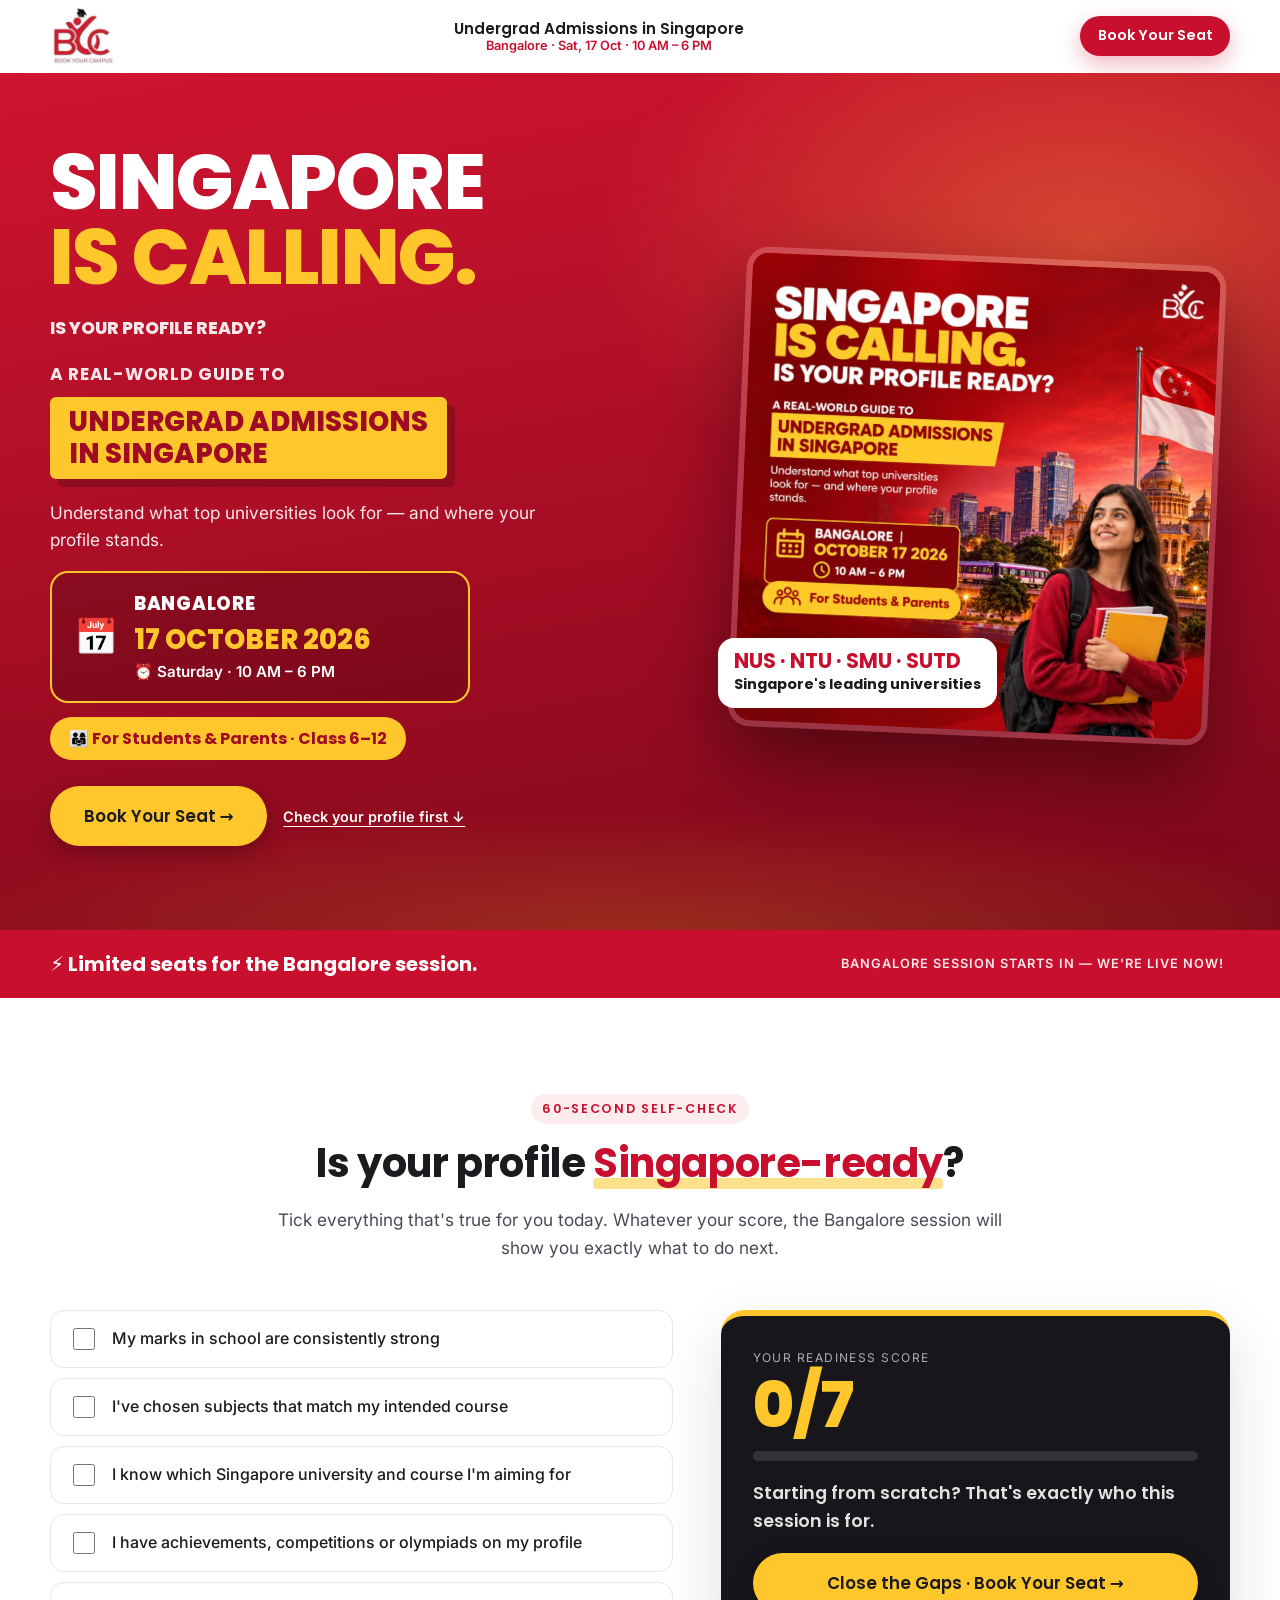
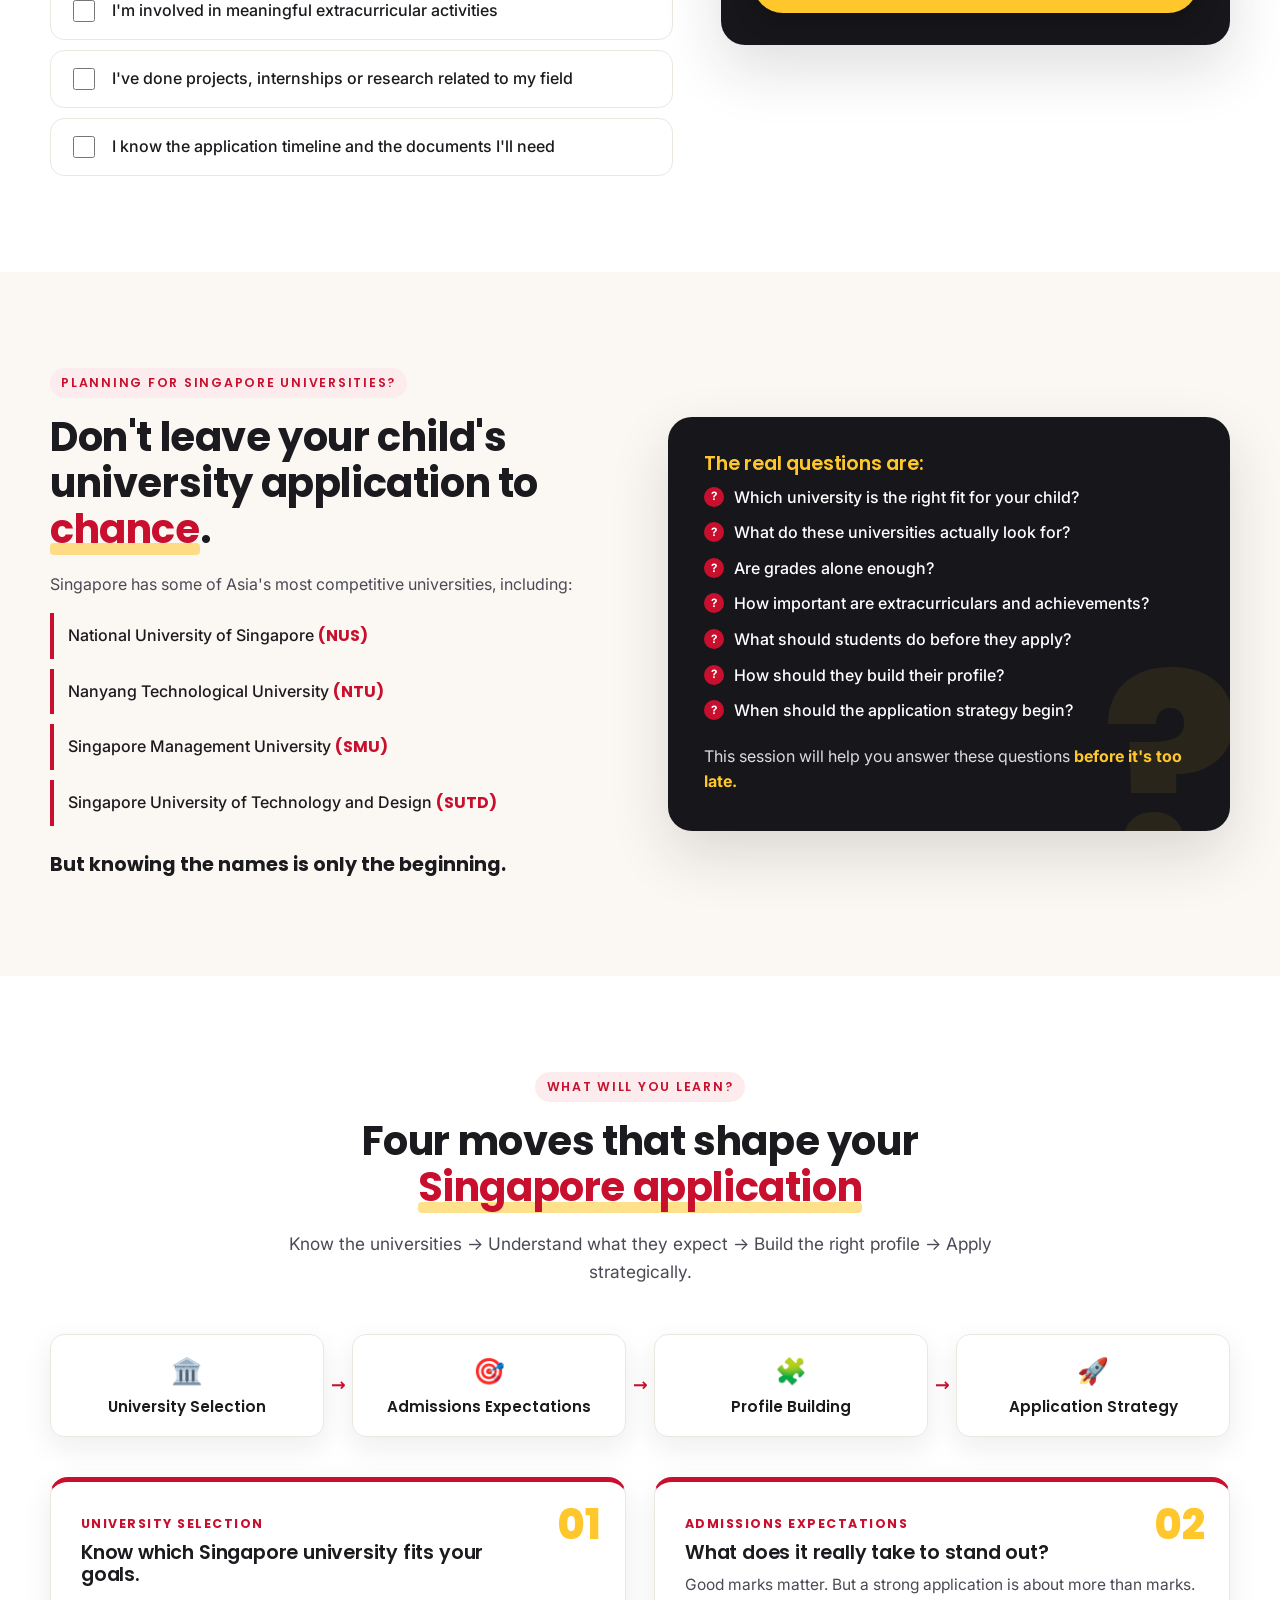
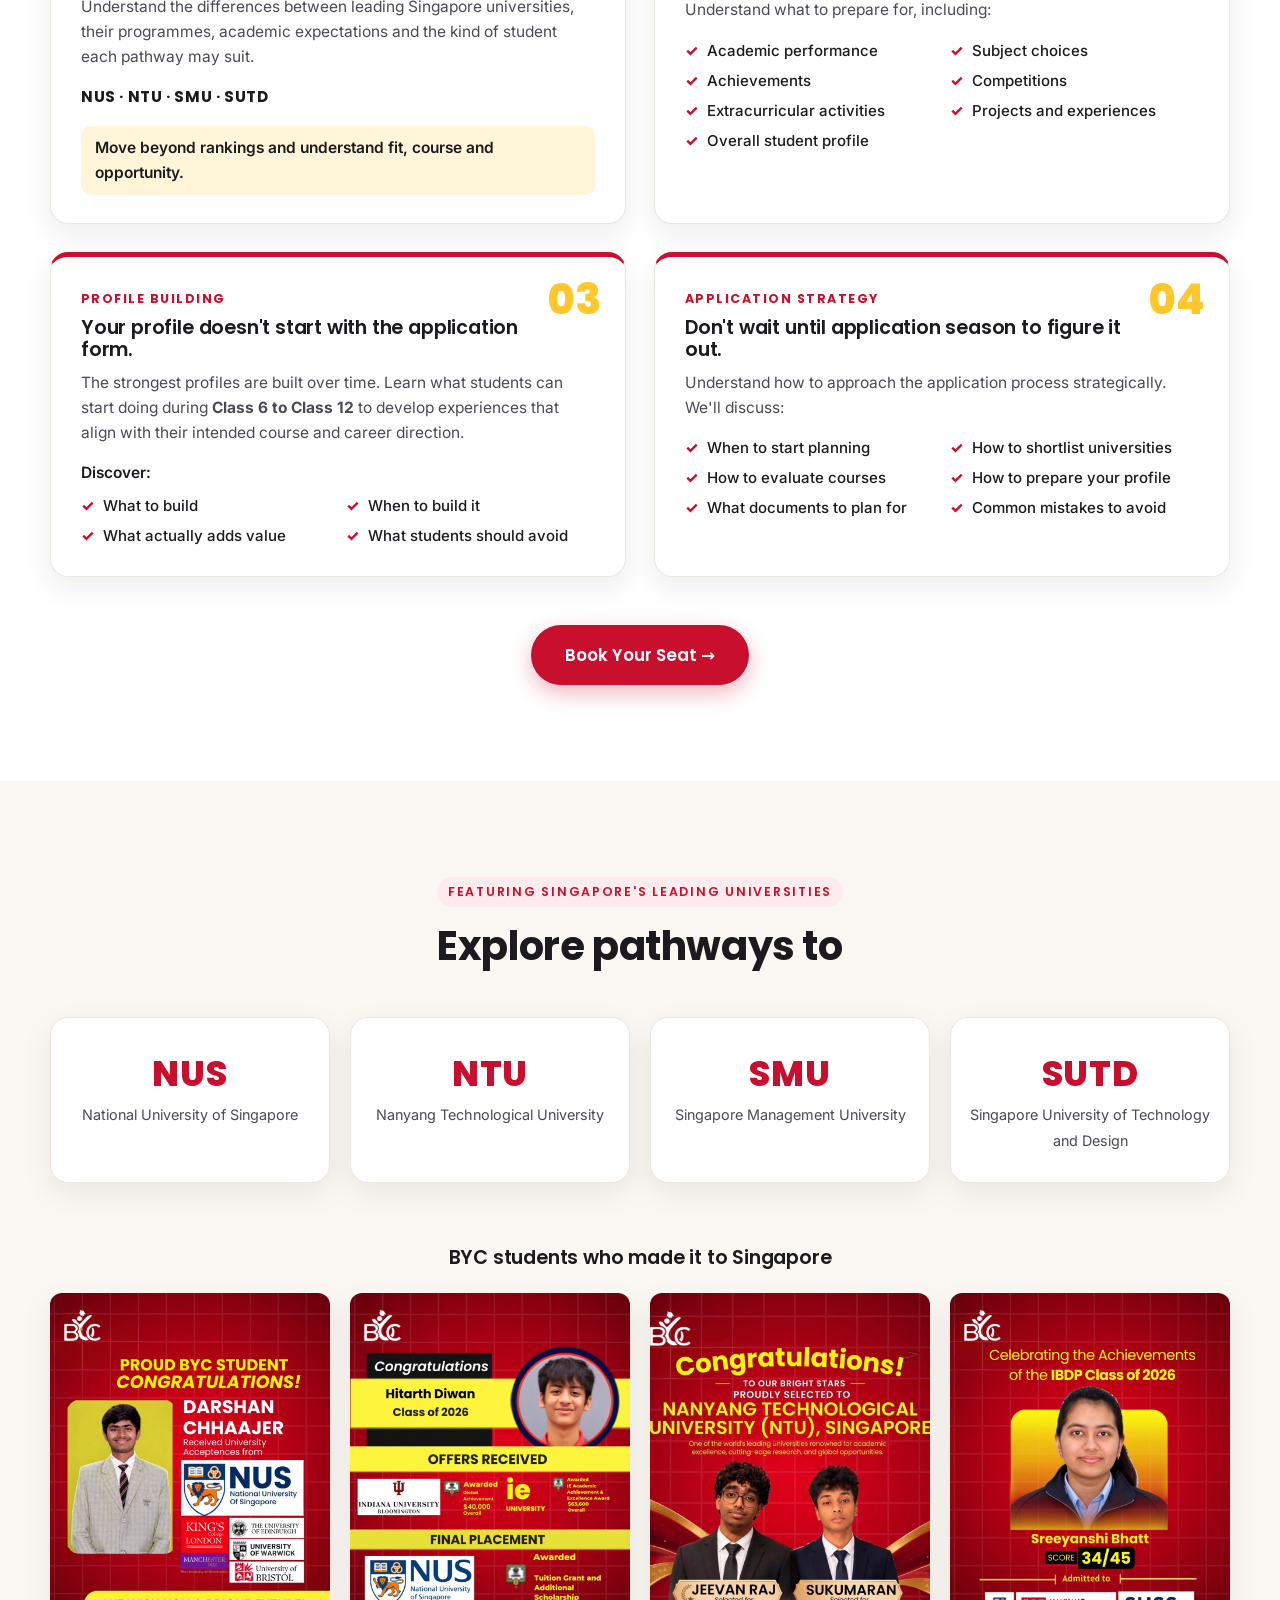
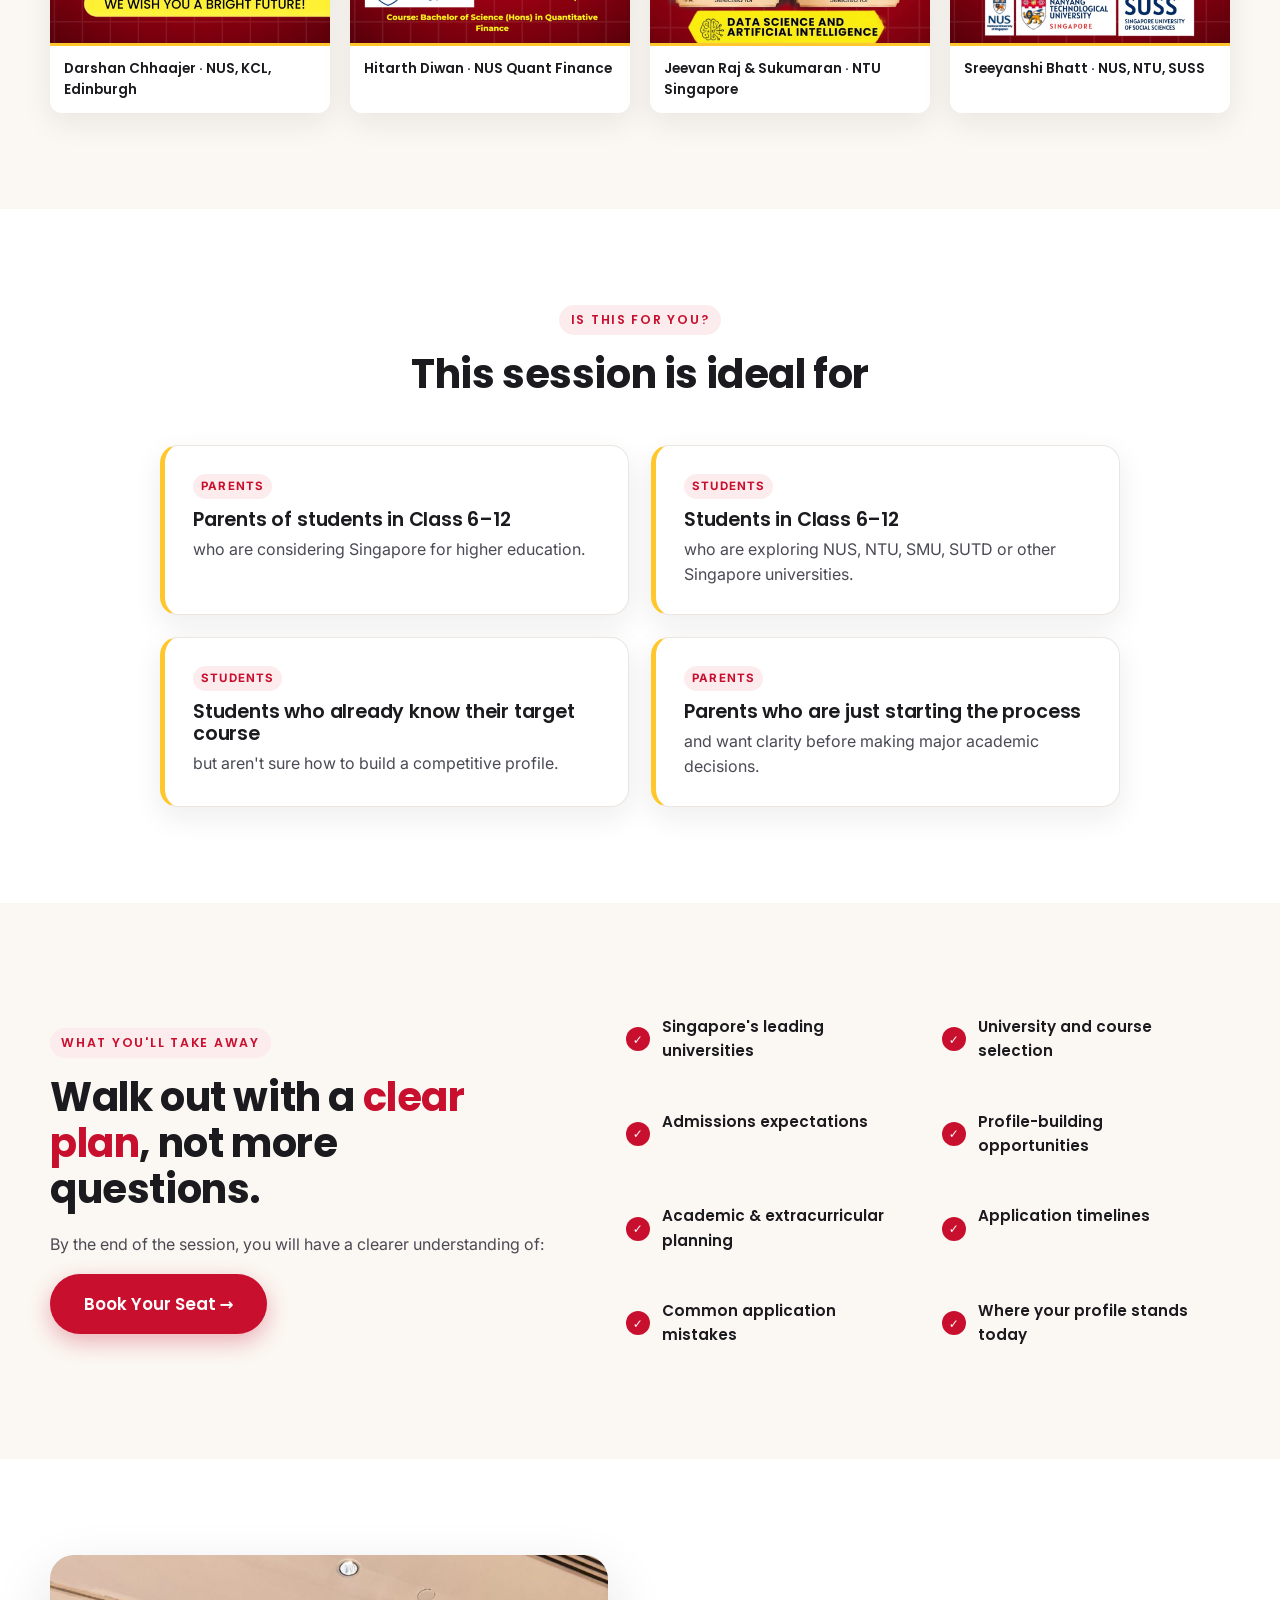
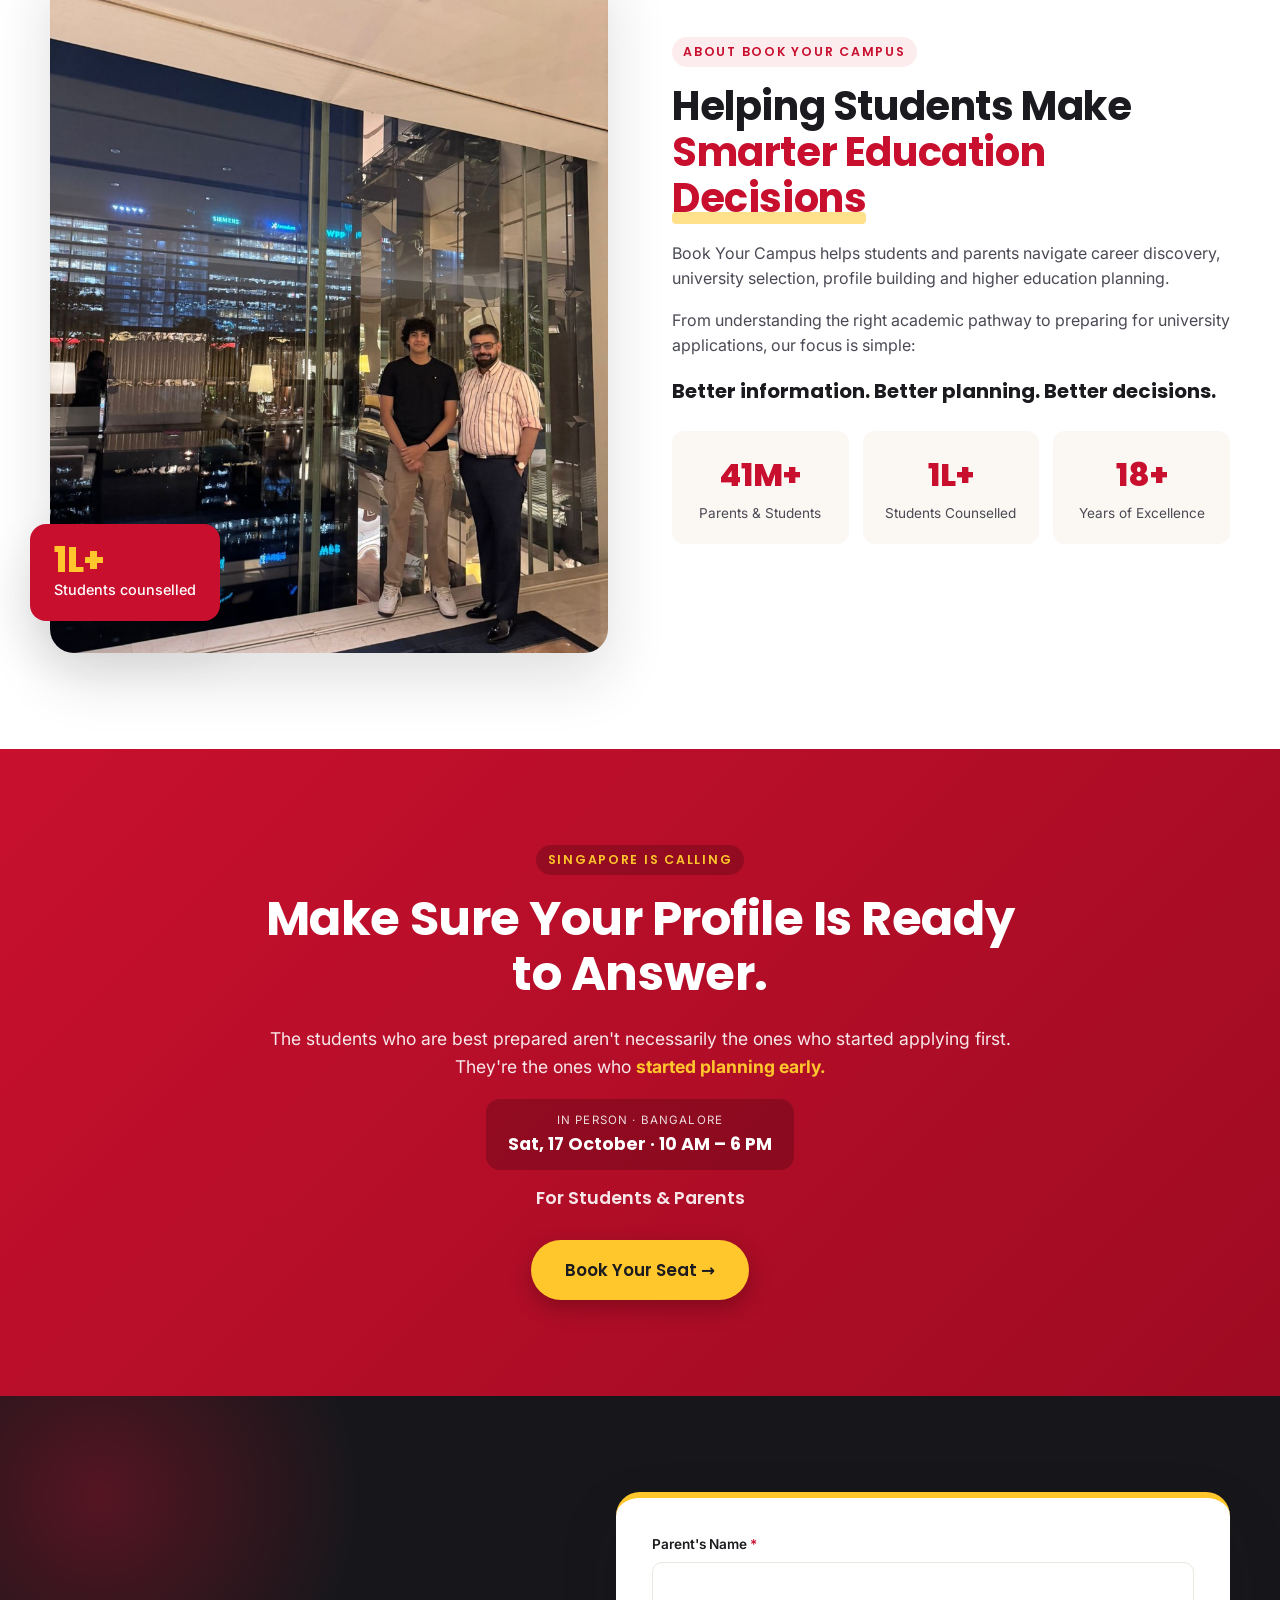
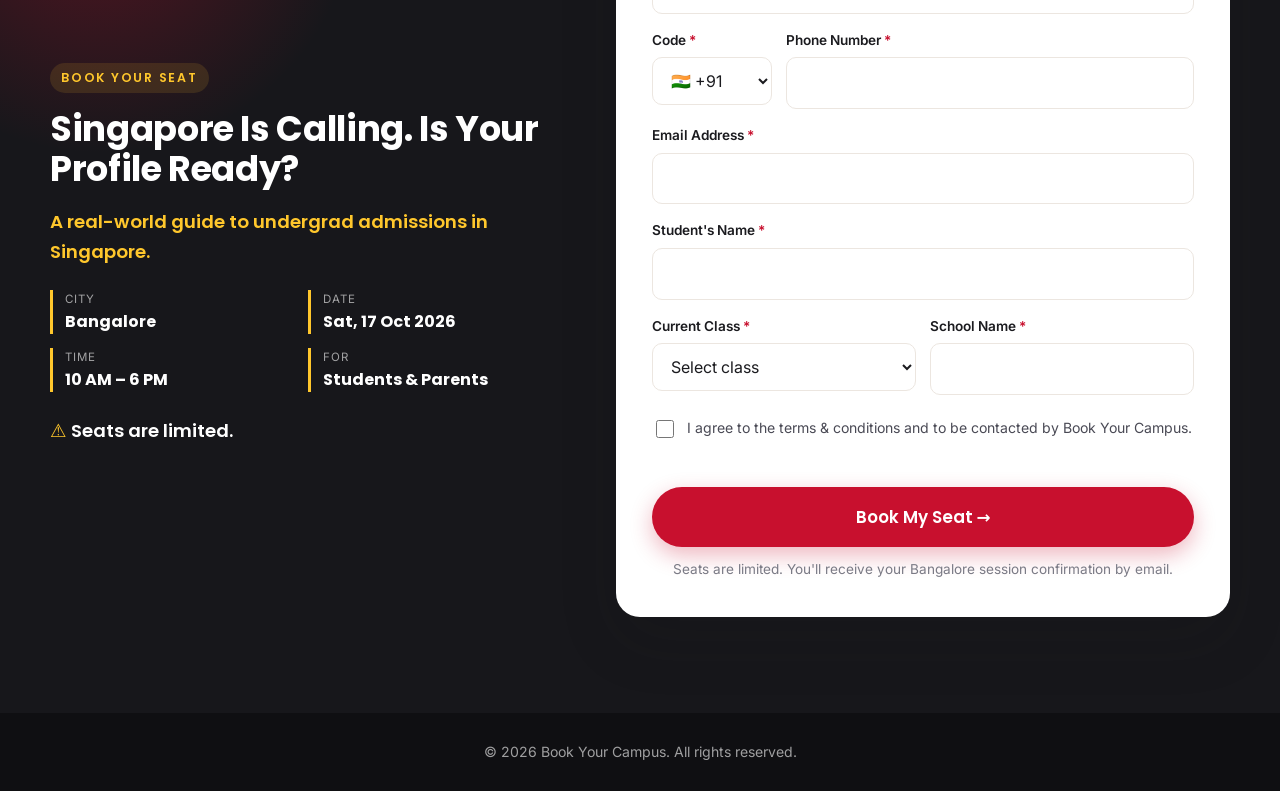
==== commit 8a564e50: "Target Class 6–12 on the bangalore landing page Grade dropdown now offers Class 6–12; audience and p" ====
--- a/bangalore/index.html
+++ b/bangalore/index.html
@@ -50,7 +50,7 @@
             <span class="ec-date">17 October 2026</span>
             <span class="ec-time">⏰ Saturday · 10 AM – 6 PM</span>
           </div>
-          <span class="aud-pill">👨‍👩‍👧 For Students &amp; Parents</span>
+          <span class="aud-pill">👨‍👩‍👧 For Students &amp; Parents · Class 6–12</span>
 
           <div class="hero-cta">
             <a href="#register" class="btn btn-yellow btn-lg">Book Your Seat →</a>
@@ -90,7 +90,7 @@
 
         <div class="ready-grid">
           <ul class="ready-list reveal" id="readyCheck">
-            <li><label><input type="checkbox" />My grades in Grades 9–11 are consistently strong</label></li>
+            <li><label><input type="checkbox" />My marks in school are consistently strong</label></li>
             <li><label><input type="checkbox" />I've chosen subjects that match my intended course</label></li>
             <li><label><input type="checkbox" />I know which Singapore university and course I'm aiming for</label></li>
             <li><label><input type="checkbox" />I have achievements, competitions or olympiads on my profile</label></li>
@@ -188,7 +188,7 @@
             <span class="pillar-num">03</span>
             <span class="pillar-tag">Profile Building</span>
             <h3>Your profile doesn't start with the application form.</h3>
-            <p>The strongest profiles are built over time. Learn what students can start doing during <strong>Grades 9, 10, 11 and 12</strong> to develop experiences that align with their intended course and career direction.</p>
+            <p>The strongest profiles are built over time. Learn what students can start doing during <strong>Class 6 to Class 12</strong> to develop experiences that align with their intended course and career direction.</p>
             <p class="pillar-sub">Discover:</p>
             <ul class="tick-list">
               <li>What to build</li>
@@ -257,12 +257,12 @@
         <div class="audience">
           <article class="aud reveal">
             <span class="aud-tag">Parents</span>
-            <h3>Parents of students in Grades 9–12</h3>
+            <h3>Parents of students in Class 6–12</h3>
             <p>who are considering Singapore for higher education.</p>
           </article>
           <article class="aud reveal">
             <span class="aud-tag">Students</span>
-            <h3>Students in Grades 10–12</h3>
+            <h3>Students in Class 6–12</h3>
             <p>who are exploring NUS, NTU, SMU, SUTD or other Singapore universities.</p>
           </article>
           <article class="aud reveal">
@@ -392,11 +392,11 @@
 
           <div class="field-row">
             <div class="field">
-              <label for="grade">Current Grade <em>*</em></label>
+              <label for="grade">Current Class <em>*</em></label>
               <select id="grade" name="grade" required>
-                <option value="" selected disabled>Select grade</option>
-                <option>8</option><option>9</option><option>10</option>
-                <option>11</option><option>12</option><option>Other</option>
+                <option value="" selected disabled>Select class</option>
+                <option>6</option><option>7</option><option>8</option><option>9</option>
+                <option>10</option><option>11</option><option>12</option><option>Other</option>
               </select>
             </div>
             <div class="field">
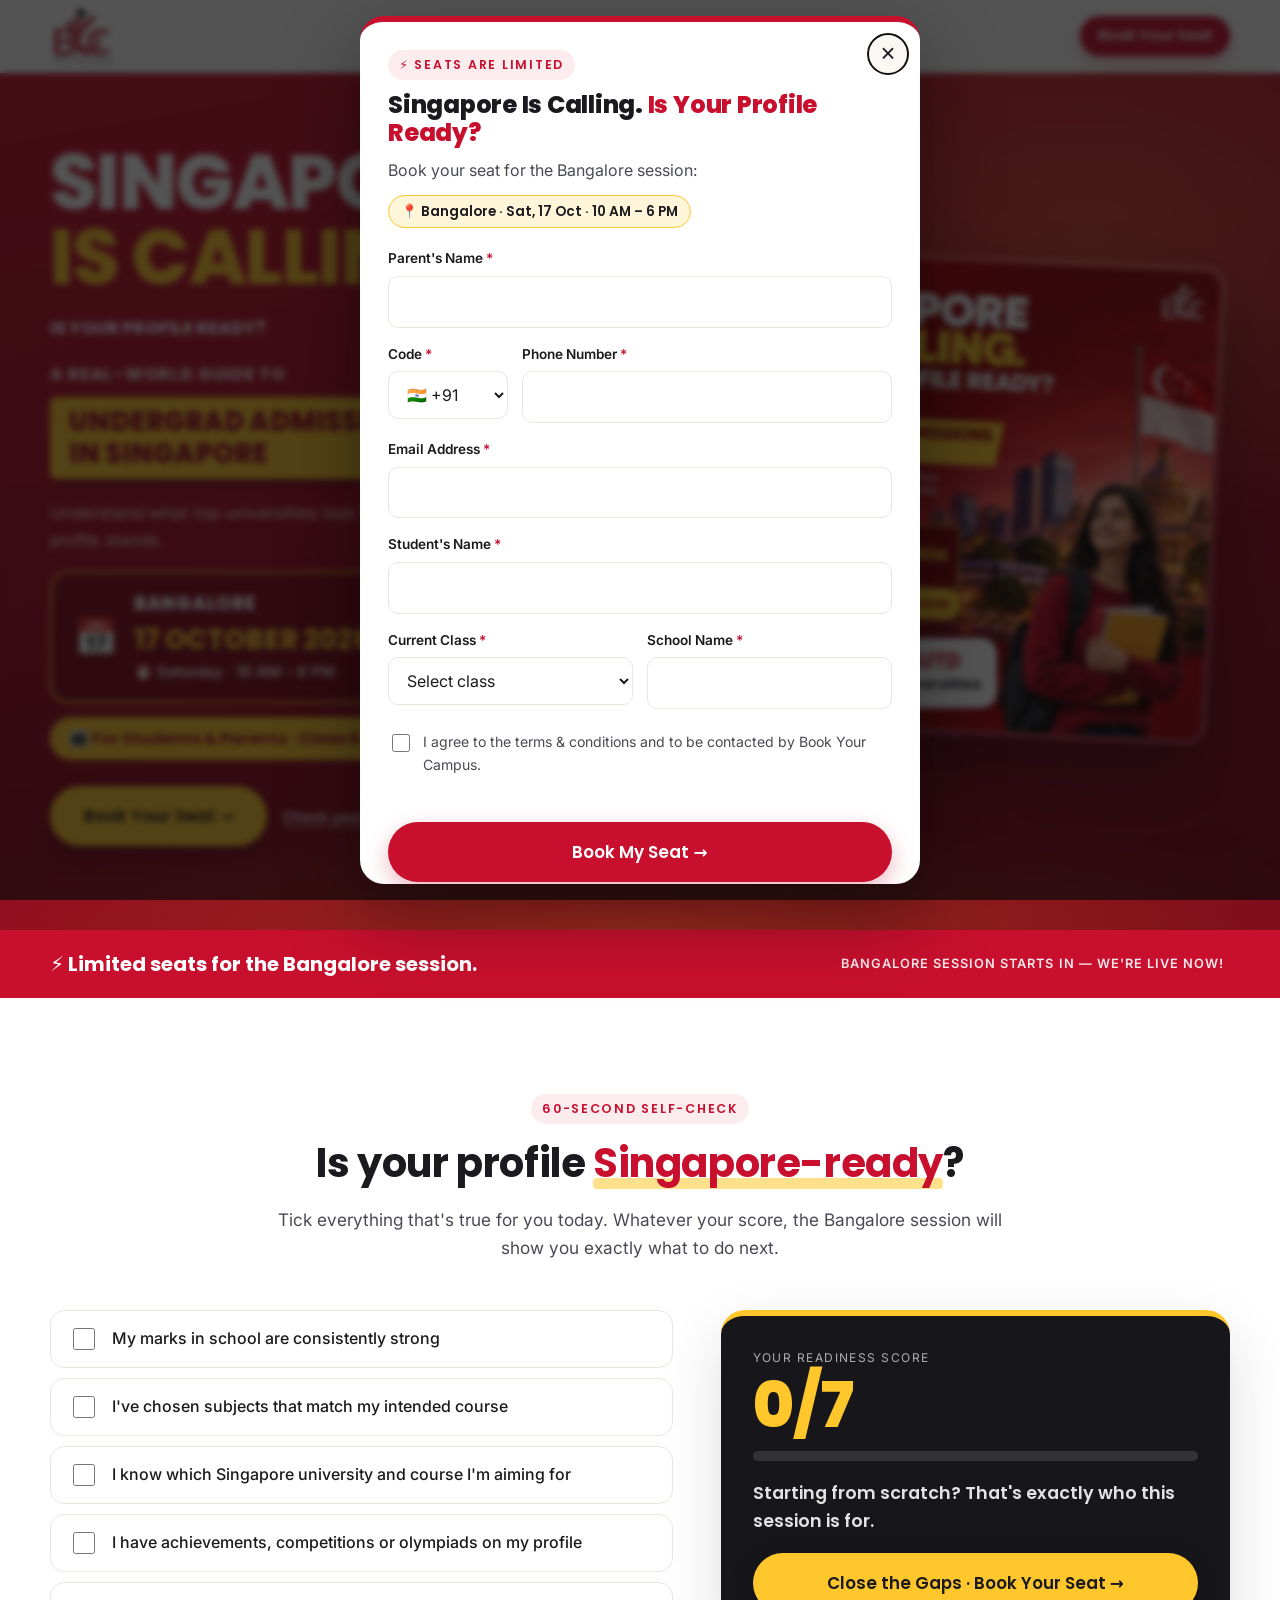
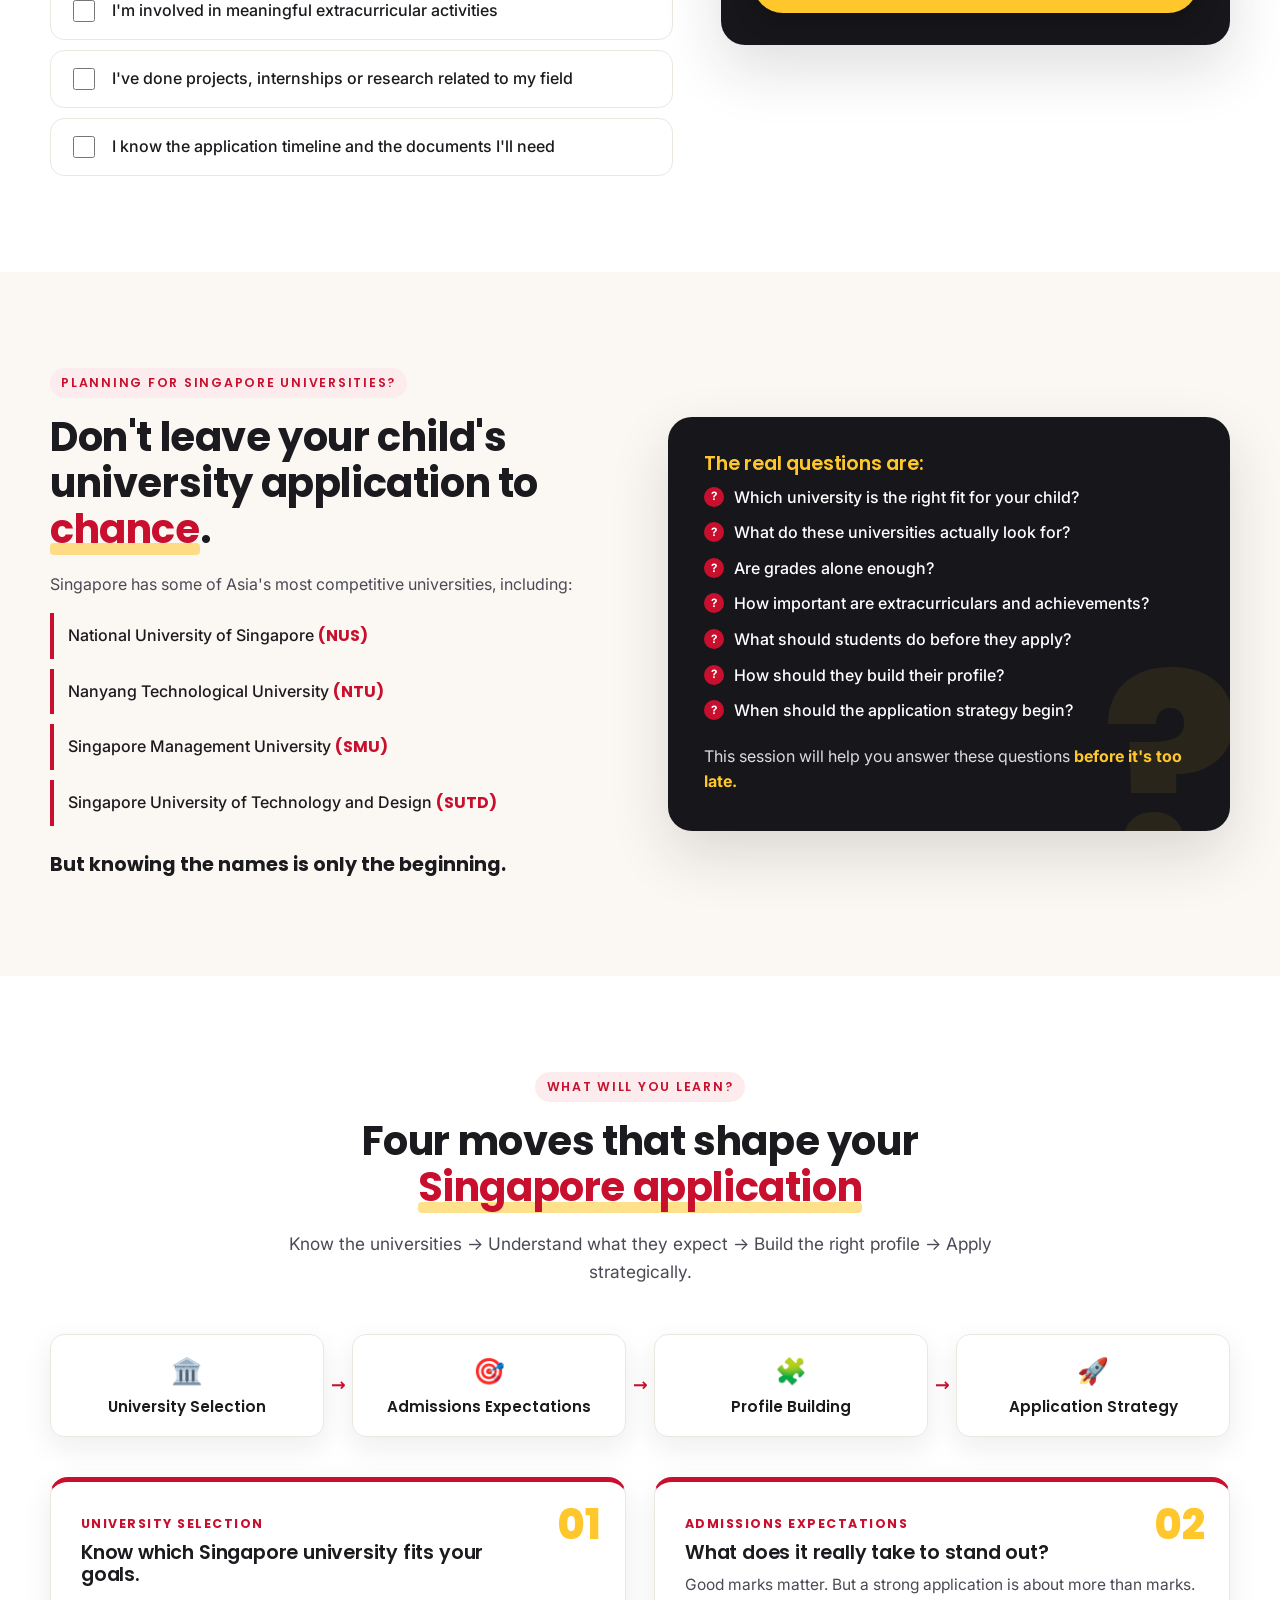
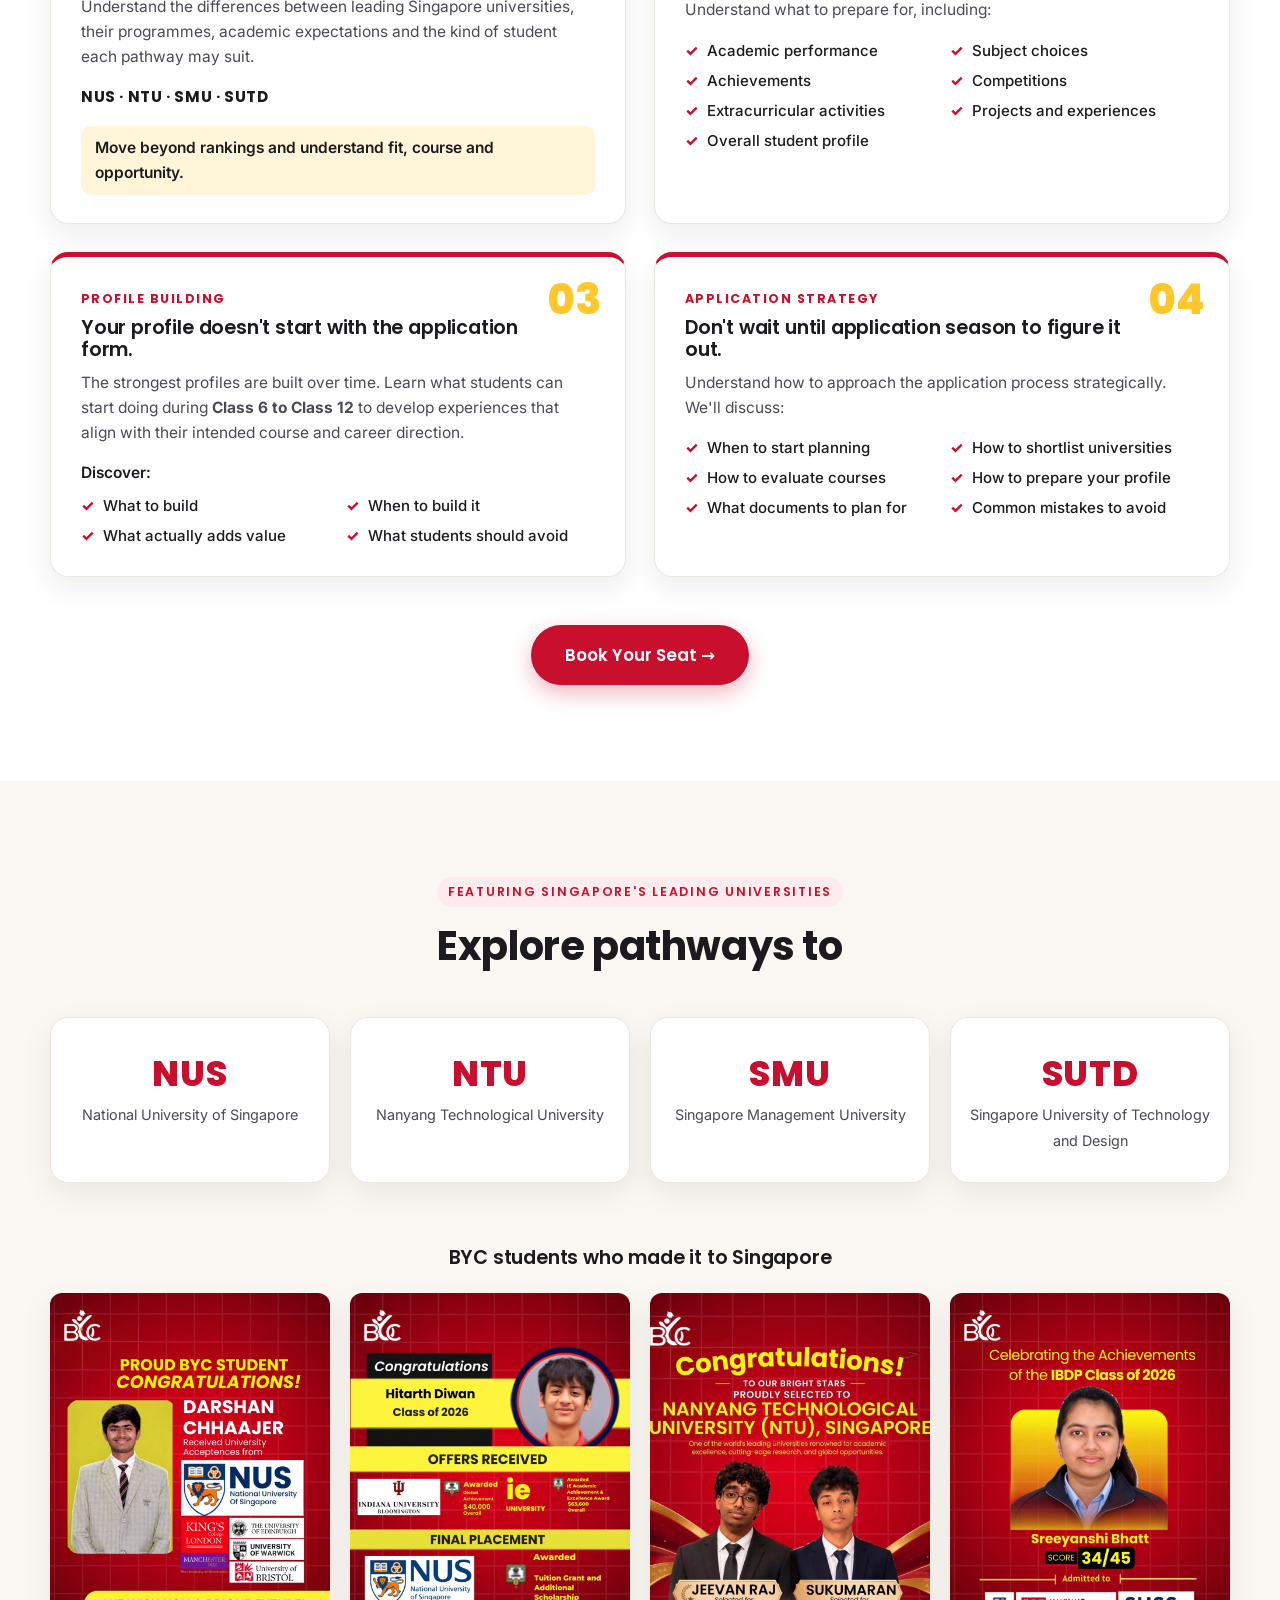
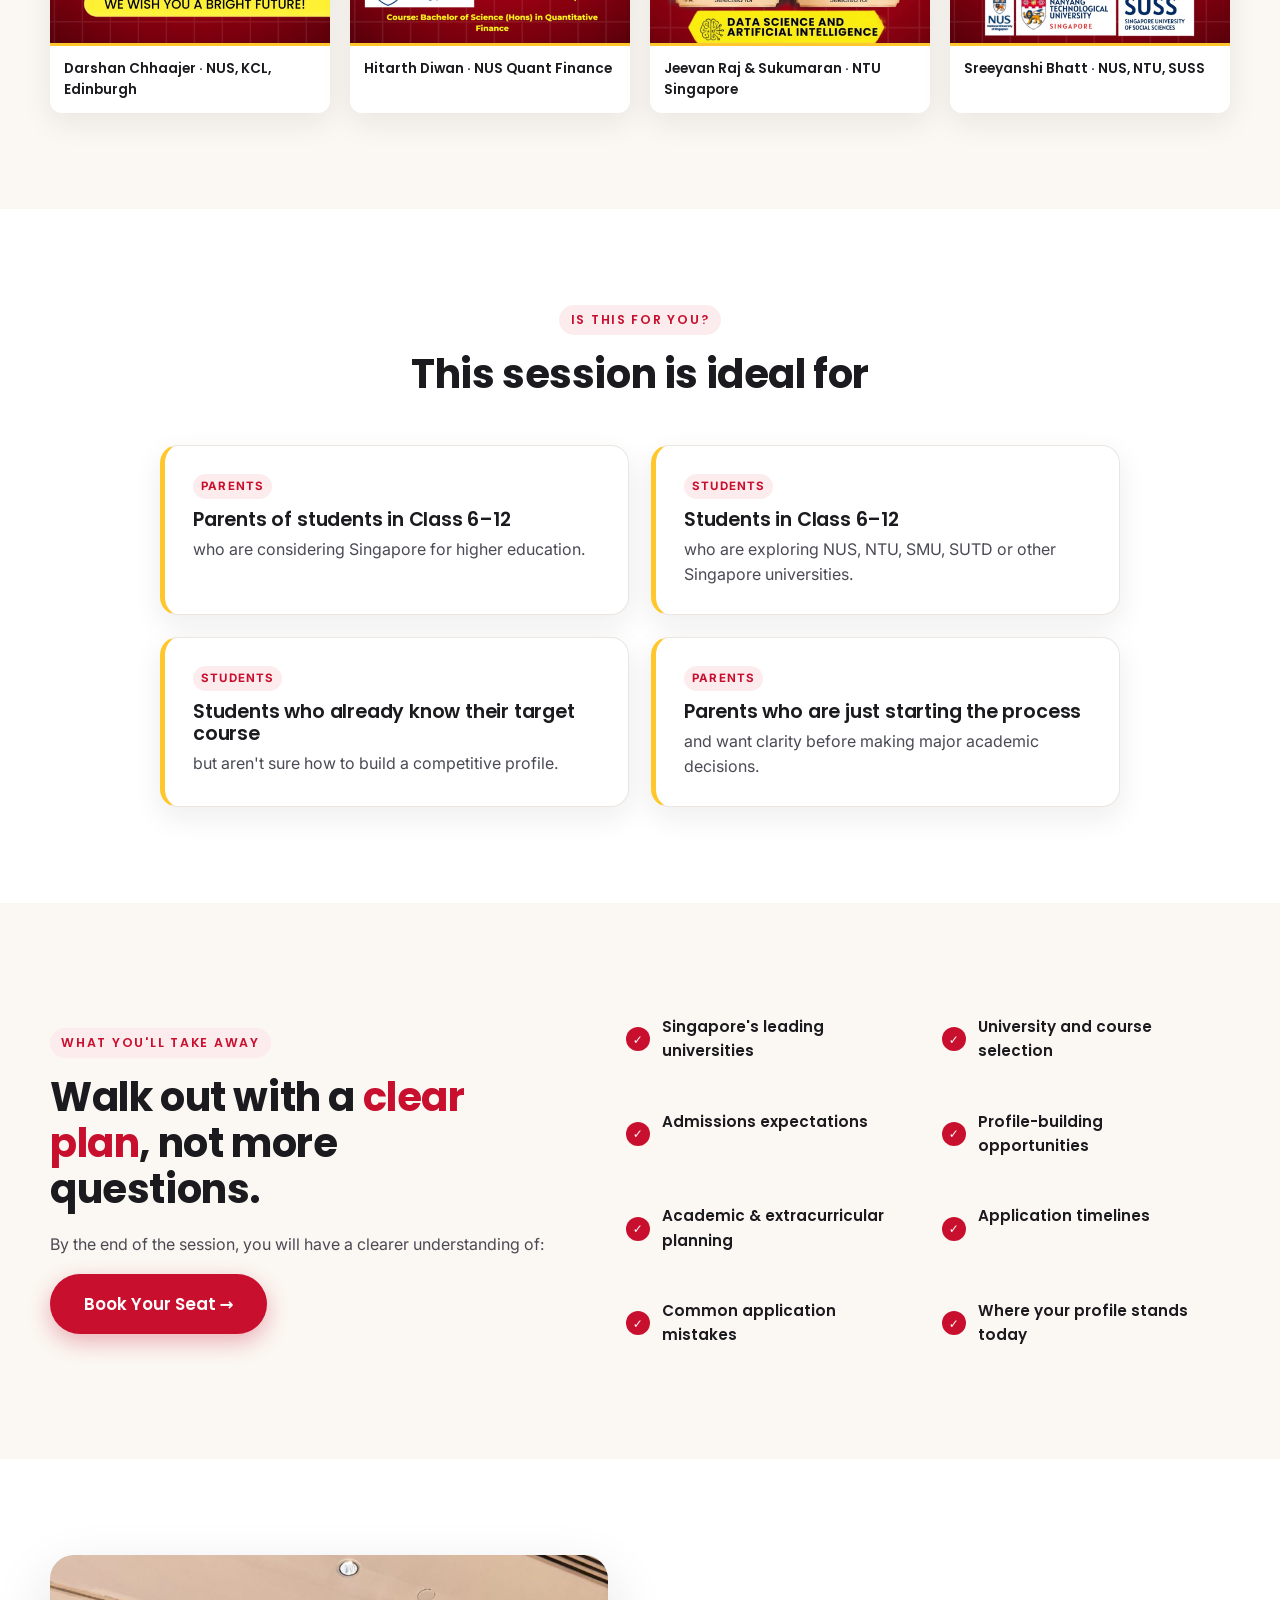
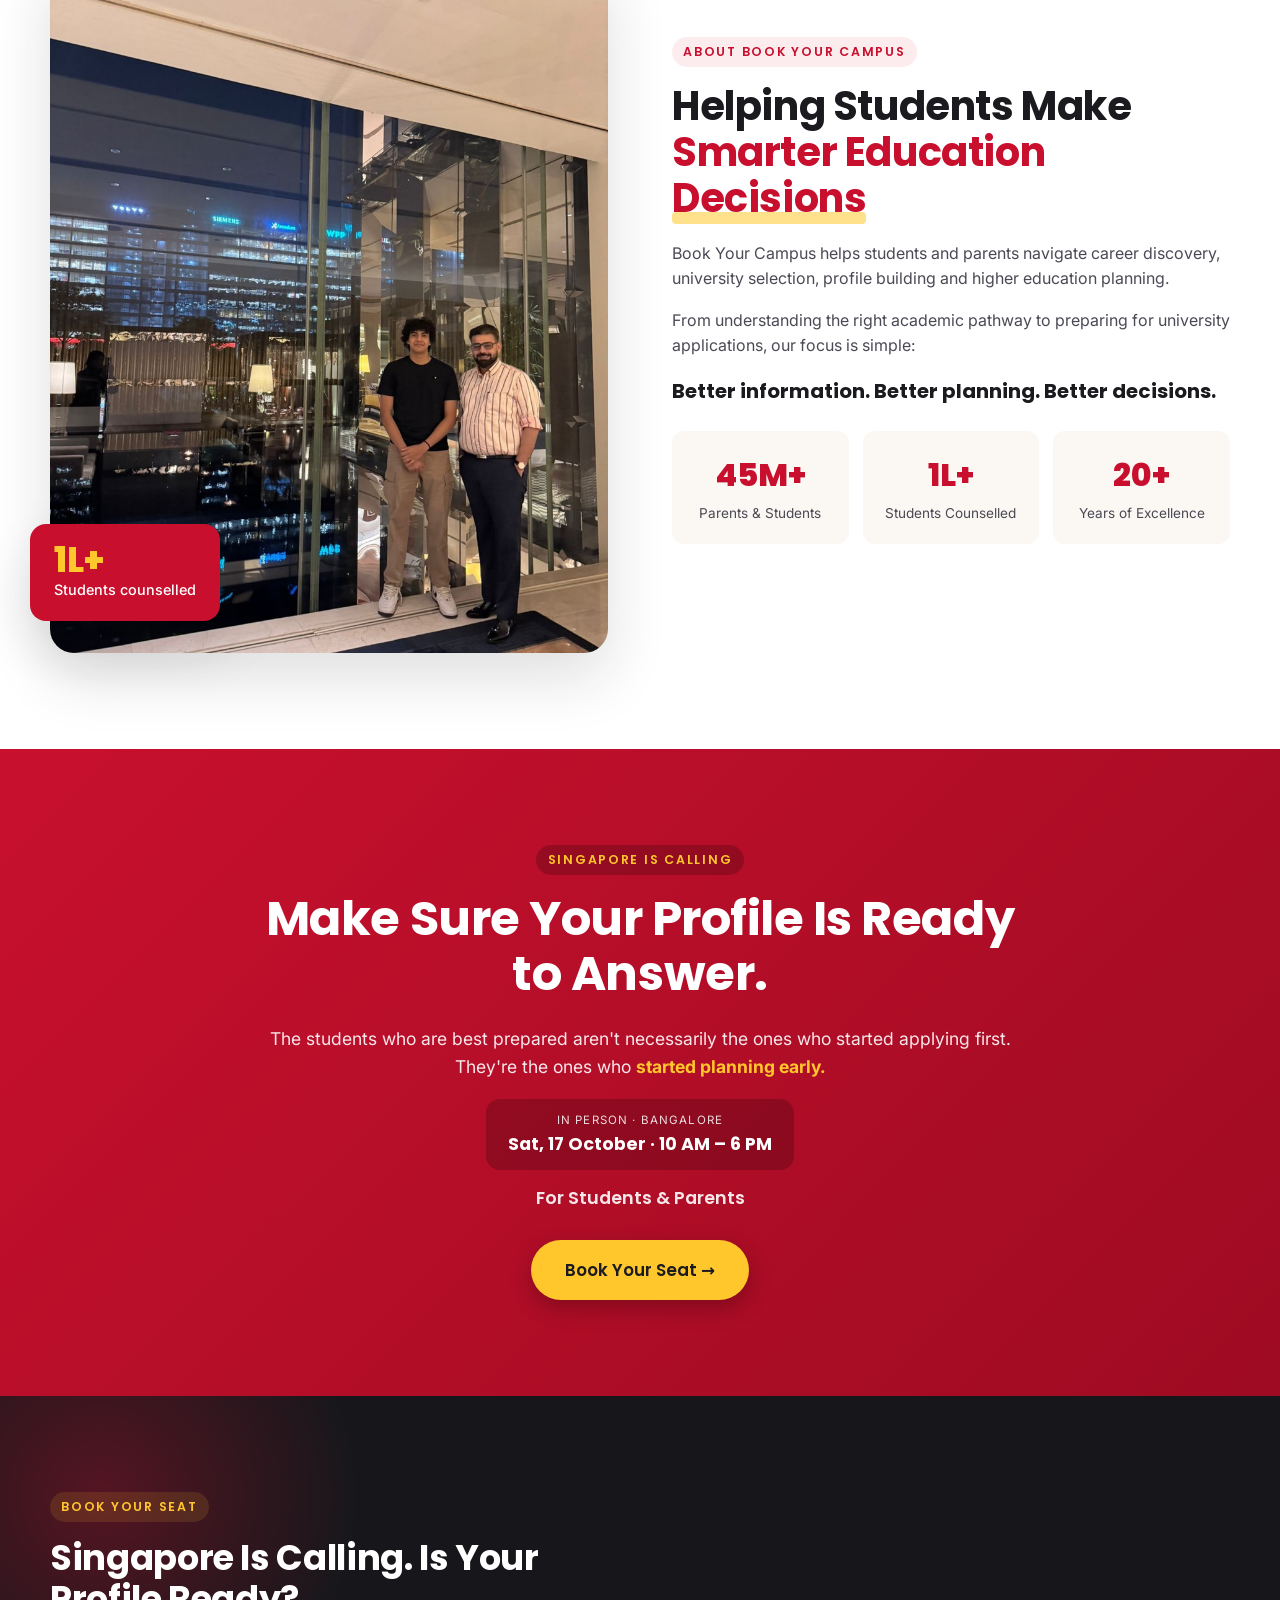
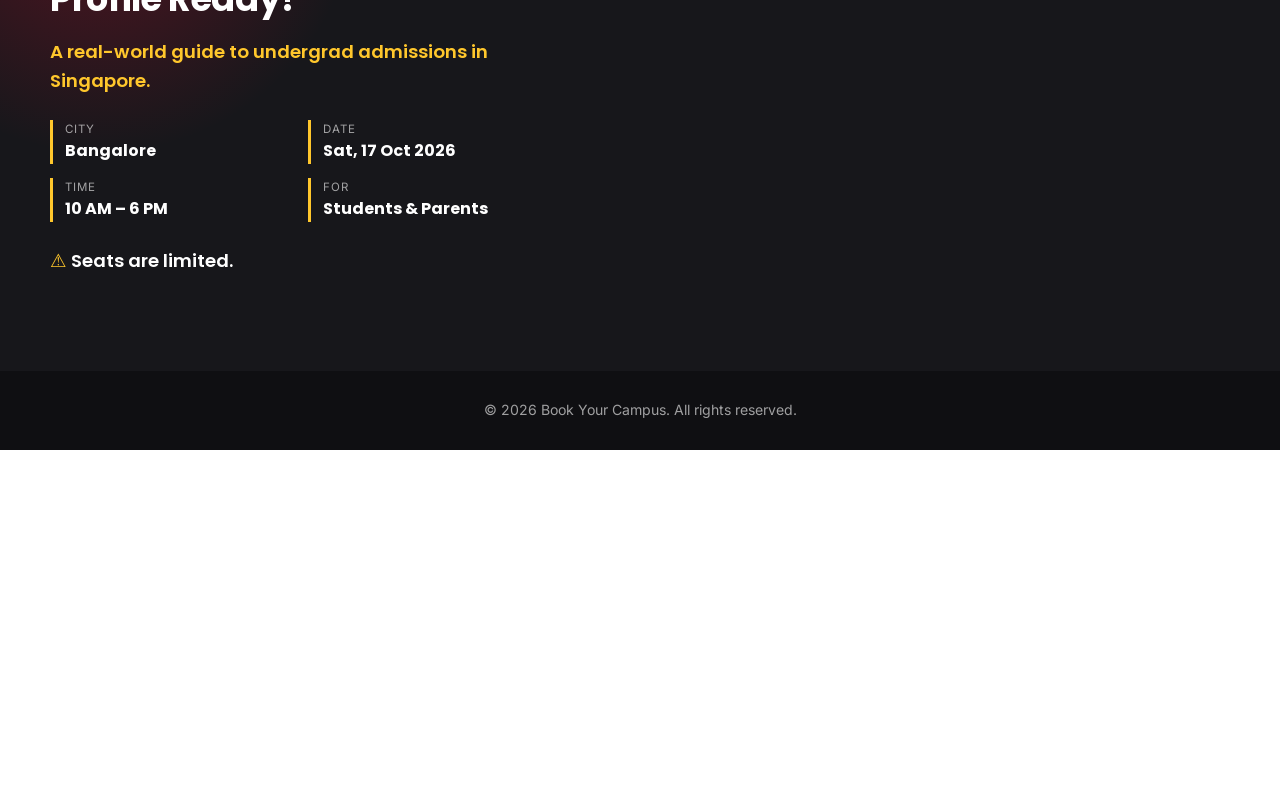
==== commit dfaa63c9: "added everything here" ====
--- a/bangalore/index.html
+++ b/bangalore/index.html
@@ -451,5 +451,23 @@
   </div>
 
   <script src="js/city.js"></script>
+
+  <!-- Meta Pixel Code -->
+<script>
+!function(f,b,e,v,n,t,s)
+{if(f.fbq)return;n=f.fbq=function(){n.callMethod?
+n.callMethod.apply(n,arguments):n.queue.push(arguments)};
+if(!f._fbq)f._fbq=n;n.push=n;n.loaded=!0;n.version='2.0';
+n.queue=[];t=b.createElement(e);t.async=!0;
+t.src=v;s=b.getElementsByTagName(e)[0];
+s.parentNode.insertBefore(t,s)}(window, document,'script',
+'https://connect.facebook.net/en_US/fbevents.js');
+fbq('init', '1614567186231542');
+fbq('track', 'PageView');
+</script>
+<noscript><img height="1" width="1" style="display:none"
+src="https://www.facebook.com/tr?id=1614567186231542&ev=PageView&noscript=1"
+/></noscript>
+<!-- End Meta Pixel Code -->
 </body>
 </html>
